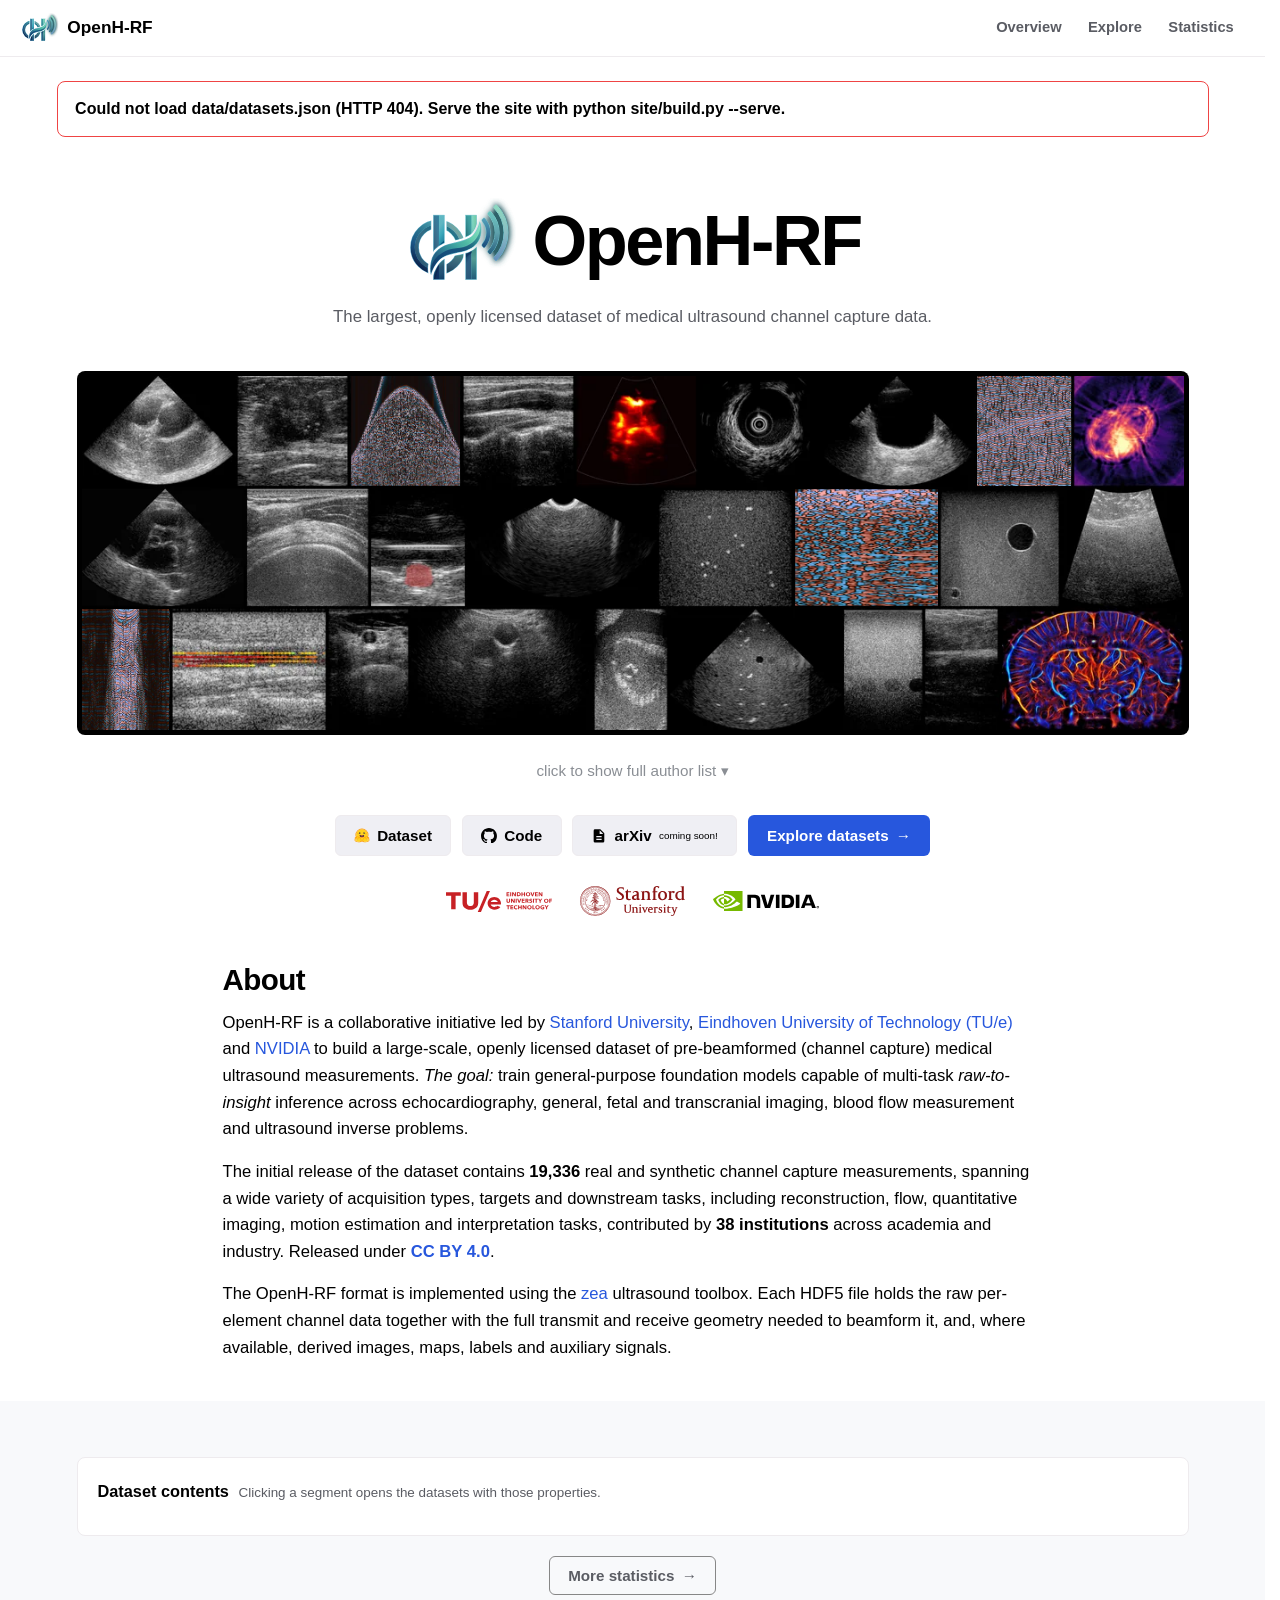
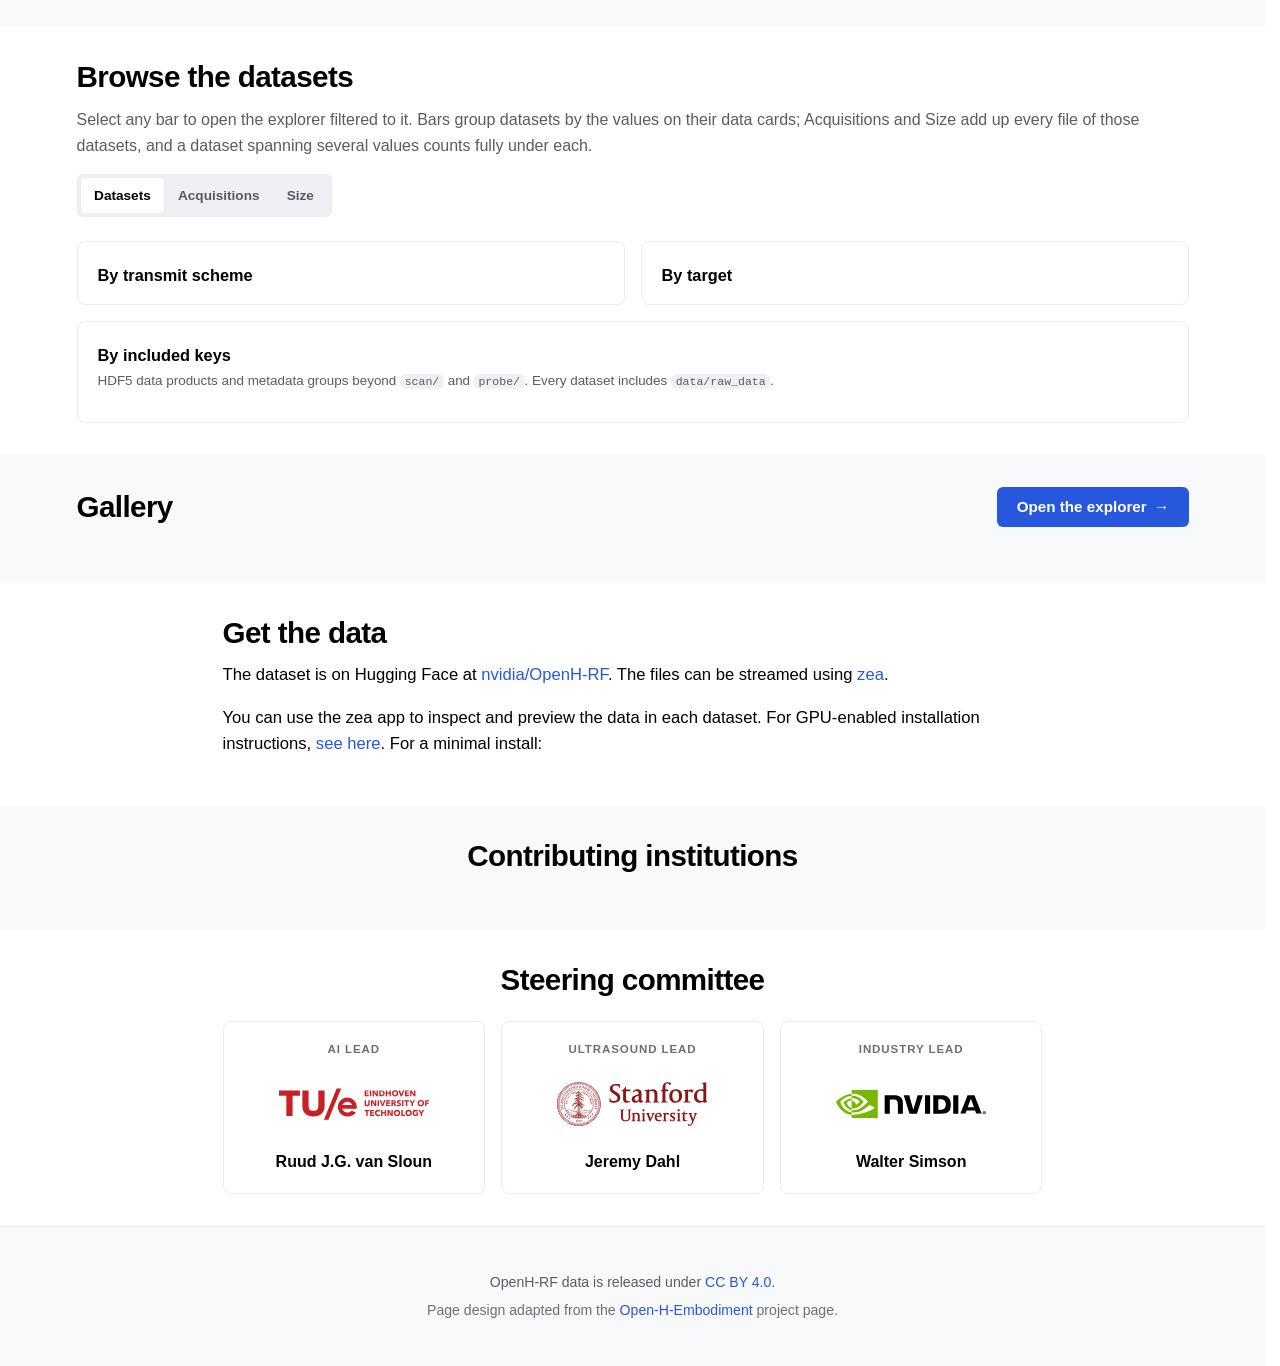
==== site/index.html @ 61da585e "Match landing hero to placeholder and use Hugging Face icon" ====
<!DOCTYPE html>
<html lang="en">
<head>
  <meta charset="utf-8">
  <meta name="viewport" content="width=device-width, initial-scale=1">
  <title>OpenH-RF | Open ultrasound channel data</title>
  <meta name="description" content="OpenH-RF is an openly licensed dataset of pre-beamformed (channel capture) medical ultrasound data. Browse every contributed dataset by acquisition type, imaging target and included HDF5 keys.">
  <meta name="keywords" content="ultrasound, channel data, RF data, beamforming, open dataset, foundation models, zea, OpenH-RF, Open-H">
  <meta name="author" content="Open-H Consortium">
  <meta name="color-scheme" content="light dark">
  <meta name="theme-color" media="(prefers-color-scheme: light)" content="#ffffff">
  <meta name="theme-color" media="(prefers-color-scheme: dark)" content="#131416">

  <meta property="og:type" content="website">
  <meta property="og:site_name" content="Open-H Consortium">
  <meta property="og:title" content="OpenH-RF: open ultrasound channel data">
  <meta property="og:description" content="An openly licensed dataset of pre-beamformed medical ultrasound measurements for raw-to-insight foundation models.">
  <meta property="og:url" content="https://open-h.github.io/OpenH-RF/">
  <meta property="og:image" content="https://open-h.github.io/OpenH-RF/assets/img/header.jpg">
  <meta name="twitter:card" content="summary_large_image">

  <link rel="icon" href="assets/img/logo/logo-glow-transparent.svg" type="image/svg+xml">
  <!-- Follow the desktop color scheme, as on the release placeholder. -->
  <link rel="stylesheet" href="assets/css/site.css">
  <script defer src="assets/js/svg.js"></script>
  <script defer src="assets/js/site.js"></script>

  <script type="application/ld+json">
  {
    "@context": "https://schema.org",
    "@type": "Dataset",
    "name": "OpenH-RF",
    "description": "An openly licensed dataset of pre-beamformed (channel capture) medical ultrasound measurements stored in the zea HDF5 format. A machine-readable index of every contributed dataset is available as JSON.",
    "url": "https://open-h.github.io/OpenH-RF/",
    "license": "https://creativecommons.org/licenses/by/4.0/",
    "isAccessibleForFree": true,
    "creator": { "@type": "Organization", "name": "Open-H Consortium" },
    "distribution": [
      {
        "@type": "DataDownload",
        "encodingFormat": "application/json",
        "name": "Dataset index (JSON)",
        "contentUrl": "https://open-h.github.io/OpenH-RF/data/datasets.json"
      },
      {
        "@type": "DataDownload",
        "encodingFormat": "application/x-hdf5",
        "name": "Full dataset on Hugging Face",
        "contentUrl": "https://huggingface.co/datasets/nvidia/OpenH-RF"
      }
    ]
  }
  </script>
</head>
<body>
  <!--
    The dataset tables on this page are rendered client-side from data/datasets.json
    (https://open-h.github.io/OpenH-RF/data/datasets.json): one record per dataset with its
    facets and data card links, a "files" object with the HDF5 keys, shapes, dtypes and
    attributes of its files, and a "measured" object with the totals, ranges and histograms
    of every HDF5 file in the dataset, taken at one revision of the Hub repo
    ("measured.source" at the top level names it). A record's id is its
    folder in the nvidia/OpenH-RF Hugging Face repo.
  -->
  <a class="skip-link" href="#main">Skip to content</a>

  <header class="topbar">
    <div class="topbar-inner">
      <a class="brand" href="#" aria-label="OpenH-RF overview">
        <img class="brand-mark" src="assets/img/logo/logo-glow-transparent.svg" alt="" width="231" height="180">
        <span class="brand-text">OpenH-RF</span>
      </a>
      <nav class="topnav" aria-label="Primary">
        <a href="#" data-nav="home">Overview</a>
        <a href="#explorer" data-nav="explorer">Explore</a>
        <a href="#stats" data-nav="stats">Statistics</a>
      </nav>
      <button class="theme-toggle" id="theme-toggle" type="button" aria-pressed="false" title="Dark theme" hidden>
        <span class="sr-only">Dark theme</span>
        <svg viewBox="0 0 24 24" aria-hidden="true"><circle cx="12" cy="12" r="9"/><path d="M12 3a9 9 0 0 1 0 18z"/></svg>
      </button>
    </div>
  </header>

  <main id="main" tabindex="-1">

  <div id="view-home">

    <section class="hero">
      <div class="container center hero-heading">
        <h1 class="hero-title">
          <a href="#authors" title="Show the full author list">
            <img class="hero-logo" src="assets/img/logo/logo-glow-transparent.svg" alt="" width="231" height="180">
            OpenH-RF
          </a>
        </h1>
        <p class="hero-lead">
          The largest, openly licensed dataset of medical ultrasound channel capture data.
        </p>
      </div>
      <div class="container">
        <div class="hero-examples">
          <div class="hero-track">
            <div class="hero-set">
              <img src="assets/img/examples.webp" srcset="assets/img/examples@2x.webp 2x" width="1235" height="397"
                alt="A mosaic of B-mode images from 26 of the datasets: clinical scans, phantoms and simulations.">
              <img class="rf" src="assets/img/examples-rf.webp" alt="The same mosaic as raw channel data.">
            </div>
            <div class="hero-set hero-copy" aria-hidden="true">
              <img src="assets/img/examples.webp" srcset="assets/img/examples@2x.webp 2x" width="1235" height="397" alt="">
              <img class="rf" src="assets/img/examples-rf.webp" alt="">
            </div>
          </div>
          <!-- Hidden for now: remove "hidden" to show the B-mode/RF toggle again. -->
          <div class="segmented hero-mode" role="group" aria-label="Banner images" hidden>
            <button type="button" aria-pressed="true" data-banner="bmode">B-mode</button>
            <button type="button" aria-pressed="false" data-banner="rf">RF</button>
          </div>
        </div>
      </div>
      <div class="container narrow center">
        <details class="hero-authors" id="authors">
          <summary>
            <span class="authors-hint">click to <span class="authors-show">show</span><span class="authors-hide">hide</span>
              full author list <span class="authors-caret" aria-hidden="true"></span></span>
          </summary>
          <!-- build.py puts the author list here, from scripts/authors.csv. -->
          <!-- authors -->
          <p class="authors-marks">
            <sup>*</sup>Equal contribution as first authors.
            <sup>†</sup>Equal contribution as senior authors.
            <sup>§</sup>Core team.
          </p>
          <button class="authors-close authors-hint" type="button">click to hide full author list <span class="authors-caret" aria-hidden="true"></span></button>
        </details>
        <div class="hero-links">
          <a class="btn btn-dark" href="https://huggingface.co/datasets/nvidia/OpenH-RF" target="_blank" rel="noopener">
            <img class="icon hf-icon" src="assets/img/huggingface.svg" alt="" width="24" height="24">
            Dataset
          </a>
          <a class="btn btn-dark" href="https://github.com/open-h/OpenH-RF" target="_blank" rel="noopener">
            <svg class="icon" viewBox="0 0 16 16" aria-hidden="true"><path d="M8 0C3.58 0 0 3.58 0 8c0 3.54 2.29 6.53 5.47 7.59.4.07.55-.17.55-.38 0-.19-.01-.82-.01-1.49-2.01.37-2.53-.49-2.69-.94-.09-.23-.48-.94-.82-1.13-.28-.15-.68-.52-.01-.53.63-.01 1.08.58 1.23.82.72 1.21 1.87.87 2.33.66.07-.52.28-.87.51-1.07-1.78-.2-3.64-.89-3.64-3.95 0-.87.31-1.59.82-2.15-.08-.2-.36-1.02.08-2.12 0 0 .67-.21 2.2.82.64-.18 1.32-.27 2-.27.68 0 1.36.09 2 .27 1.53-1.04 2.2-.82 2.2-.82.44 1.1.16 1.92.08 2.12.51.56.82 1.27.82 2.15 0 3.07-1.87 3.75-3.65 3.95.29.25.54.73.54 1.48 0 1.07-.01 1.93-.01 2.2 0 .21.15.46.55.38A8.013 8.013 0 0016 8c0-4.42-3.58-8-8-8z"/></svg>
            Code
          </a>
          <span class="btn btn-dark" aria-disabled="true">
            <svg class="icon" viewBox="0 0 24 24" aria-hidden="true"><path d="M6 2h8l6 6v12a2 2 0 01-2 2H6a2 2 0 01-2-2V4a2 2 0 012-2zm7 1.5V9h5.5L13 3.5zM8 12v2h8v-2H8zm0 4v2h8v-2H8z"/></svg>
            arXiv <small class="btn-soon">coming soon!</small>
          </span>
          <a class="btn btn-primary btn-explore" href="#explorer">
            Explore datasets <span aria-hidden="true">→</span>
          </a>
        </div>
        <div class="hero-orgs">
          <a class="org-logo" href="https://www.tue.nl/en/research/" target="_blank" rel="noopener"><img src="assets/img/logos/tue.svg" alt="Eindhoven University of Technology"></a>
          <a class="org-logo" href="https://med.stanford.edu/" target="_blank" rel="noopener"><img src="assets/img/logos/stanford.svg" alt="Stanford University"></a>
          <a class="org-logo" href="https://www.nvidia.com/en-us/" target="_blank" rel="noopener"><img src="assets/img/logos/nvidia.svg" alt="NVIDIA"></a>
        </div>
      </div>
    </section>

    <section class="section tight">
      <div class="container narrow">
        <h2 class="section-title">About</h2>
        <div class="prose">
          <p>
            OpenH-RF is a collaborative initiative led by
            <a href="https://med.stanford.edu/ultrasound.html" target="_blank" rel="noopener">Stanford University</a>,
            <a href="https://www.tue.nl/en/research/research-groups/signal-processing-systems/biomedical-diagnostics" target="_blank" rel="noopener">Eindhoven University of Technology (TU/e)</a>
            and <a href="https://www.nvidia.com/" target="_blank" rel="noopener">NVIDIA</a> to build a large-scale,
            openly licensed dataset of pre-beamformed (channel capture) medical ultrasound measurements.
            <em>The goal:</em> train general-purpose foundation models capable of multi-task
            <em>raw-to-insight</em> inference across echocardiography, general, fetal and transcranial imaging,
            blood flow measurement and ultrasound inverse problems.
          </p>
          <p>
            The initial release of the dataset contains <strong>19,336</strong> real and synthetic channel capture measurements, spanning a wide variety of acquisition types, targets and downstream tasks,
            including reconstruction, flow, quantitative imaging, motion estimation and interpretation tasks, contributed by <strong>38 institutions</strong> across academia and industry. Released under
            <a href="https://creativecommons.org/licenses/by/4.0/" target="_blank" rel="noopener"><strong>CC BY 4.0</strong></a>.
          </p>
          <p>
            The OpenH-RF format is implemented using the <a href="https://zea.readthedocs.io/en/latest/getting-started.html" target="_blank" rel="noopener">zea</a>
            ultrasound toolbox. Each HDF5 file holds the raw per-element channel data together with the full
            transmit and receive geometry needed to beamform it, and, where available, derived images, maps,
            labels and auxiliary signals.
          </p>
        </div>
      </div>
    </section>

    <section class="section alt" aria-label="OpenH-RF in numbers">
      <div class="container">
        <div class="kpis" id="kpis" aria-live="polite"></div>

        <div class="card">
          <header class="card-head">
            <h3 class="card-title">Dataset contents</h3>
            <p class="card-sub">Clicking a segment opens the datasets with those properties.</p>
          </header>
          <div id="corpus-shape"></div>
        </div>
        <p class="section-more">
          <a class="btn btn-ghost" href="#stats">More statistics <span aria-hidden="true">→</span></a>
        </p>
      </div>
    </section>

    <section class="section">
      <div class="container">
        <div class="section-head">
          <div>
            <h2 class="section-title">Browse the datasets</h2>
            <p class="section-lead">Select any bar to open the explorer filtered to it. Bars group datasets by the values on their data cards; Acquisitions and Size add up every file of those datasets, and a dataset spanning several values counts fully under each.</p>
          </div>
          <div class="segmented" role="group" aria-label="Measure">
            <button type="button" aria-pressed="true" data-measure="count">Datasets</button>
            <button type="button" aria-pressed="false" data-measure="acquisitions">Acquisitions</button>
            <button type="button" aria-pressed="false" data-measure="bytes">Size</button>
          </div>
        </div>

        <div class="facet-grid">
          <article class="card">
            <header>
              <h3 class="card-title">By transmit scheme</h3>
            </header>
            <div class="bars" id="bars-acquisition"></div>
          </article>
          <article class="card">
            <header>
              <h3 class="card-title">By target</h3>
            </header>
            <div class="bars" id="bars-targets"></div>
          </article>
        </div>

        <article class="card facet-wide">
          <header>
            <h3 class="card-title">By included keys</h3>
            <p class="card-sub">HDF5 data products and metadata groups beyond <code>scan/</code> and <code>probe/</code>. Every dataset includes <code>data/raw_data</code>.</p>
          </header>
          <div class="bars keys" id="bars-key_products"></div>
        </article>
      </div>
    </section>

    <section class="section alt">
      <div class="container">
        <div class="section-head">
          <h2 class="section-title">Gallery</h2>
          <a class="btn btn-primary" href="#explorer">Open the explorer <span aria-hidden="true">→</span></a>
        </div>
        <div class="gallery" id="gallery"></div>
      </div>
    </section>

    <section class="section">
      <div class="container narrow">
        <h2 class="section-title">Get the data</h2>
        <div class="prose">
          <p>
            The dataset is on Hugging Face at
            <a href="https://huggingface.co/datasets/nvidia/OpenH-RF" target="_blank" rel="noopener">nvidia/OpenH-RF</a>.
            The files can be streamed using 
            <a href="https://zea.readthedocs.io/en/latest/getting-started.html" target="_blank" rel="noopener">zea</a>.
          </p>
          <p>
            You can use the zea app to inspect and preview the data in each dataset. For GPU-enabled installation instructions,  <a href="https://zea.readthedocs.io/en/latest/installation.html" target="_blank" rel="noopener">see here</a>. For a minimal install:
          </p>
        </div>
        <div id="get-data"></div>
      </div>
    </section>

    <section class="section alt">
      <div class="container">
        <h2 class="section-title center">Contributing institutions</h2>
        <ul class="institutions" id="institutions"></ul>
      </div>
    </section>

    <section class="section">
      <div class="container narrow">
        <h2 class="section-title center">Steering committee</h2>
        <div class="committee">
          <div class="person"><span class="person-role">AI lead</span><a class="org-logo" href="https://www.tue.nl/en/research/" target="_blank" rel="noopener"><img src="assets/img/logos/tue.svg" alt="Eindhoven University of Technology"></a><a class="person-name" href="https://www.tue.nl/en/research/researchers/ruud-van-sloun/" target="_blank" rel="noopener">Ruud J.G. van Sloun</a></div>
          <div class="person"><span class="person-role">Ultrasound lead</span><a class="org-logo" href="https://med.stanford.edu/" target="_blank" rel="noopener"><img src="assets/img/logos/stanford.svg" alt="Stanford University"></a><a class="person-name" href="https://profiles.stanford.edu/jeremy-dahl" target="_blank" rel="noopener">Jeremy Dahl</a></div>
          <div class="person"><span class="person-role">Industry lead</span><a class="org-logo" href="https://www.nvidia.com/en-us/" target="_blank" rel="noopener"><img src="assets/img/logos/nvidia.svg" alt="NVIDIA"></a><a class="person-name" href="https://waltersimson.com/" target="_blank" rel="noopener">Walter Simson</a></div>
        </div>
      </div>
    </section>
  </div>

  <div id="view-stats" class="stats-page" hidden>
    <div class="container">
      <h1 class="section-title">Statistics</h1>

      <section class="stats-section" id="stats-glance">
        <div class="kpis" id="stats-kpis"></div>
        <div class="card"><div class="strips" id="stats-strips"></div></div>
      </section>

      <section class="stats-section" id="stats-datasets">
        <h2>Datasets</h2>
        <div class="charts" id="datasets-charts"></div>
        <div class="charts wide" id="files-charts"></div>
      </section>

      <section class="stats-section" id="stats-acquisition">
        <h2>Acquisition</h2>
        <div class="charts" id="acquisition-charts"></div>
        <div class="charts three" id="frequency-charts"></div>
        <div class="charts" id="timing-charts"></div>
        <div class="charts" id="hardware-charts"></div>
      </section>

      <section class="stats-section" id="stats-metadata">
        <h2>Metadata</h2>
        <div id="metadata-charts"></div>
      </section>

      <section class="stats-section" id="stats-shape">
        <h2>Tensor shape</h2>
        <div class="charts four" id="shape-charts"></div>
      </section>

      <section class="stats-section" id="stats-storage">
        <h2>Storage</h2>
        <div class="charts" id="storage-charts"></div>
      </section>
    </div>
  </div>

  <div id="view-explorer" class="explorer" hidden>
    <h1 class="sr-only">Explore the datasets</h1>
    <div class="summary-bar">
      <div class="summary-inner">
        <div class="search-wrap">
          <label for="x-search" class="sr-only">Search datasets</label>
          <svg class="search-icon" viewBox="0 0 24 24" aria-hidden="true"><circle cx="11" cy="11" r="7"/><path d="M20 20l-3.5-3.5"/></svg>
          <input type="search" id="x-search" class="input" placeholder="Search datasets, institutions, probes, systems, keys…" autocomplete="off">
        </div>
        <p class="summary" id="x-summary" aria-live="polite"></p>
        <div class="summary-actions">
          <button type="button" id="x-filters-open" class="btn btn-small btn-ghost filters-open" aria-haspopup="dialog">Filters (0)</button>
          <button type="button" id="x-script" class="btn btn-small btn-primary script-toggle" aria-expanded="false" aria-controls="x-script-panel"><span class="script-show"><span class="wide-only">Generate download </span>script</span><span class="script-hide"><span class="wide-only">Hide download </span>script</span></button>
        </div>
      </div>
    </div>
    <div class="script-panel" id="x-script-panel" hidden>
      <div class="script-inner">
        <div class="code-block"><button type="button" class="copy-btn">Copy</button><pre><code id="x-script-code"></code></pre></div>
        <div class="script-actions">
          <button type="button" id="x-script-hide" class="btn btn-small btn-ghost">Hide download script</button>
          <a class="btn btn-small btn-primary" id="x-script-save" role="link" aria-disabled="true">Save as .py</a>
        </div>
      </div>
    </div>

    <div class="explorer-grid">
      <aside class="sidebar" id="x-sidebar" aria-label="Filters">
        <div id="x-facets">
          <p class="hint">Select ✓ to include a value or ✕ to exclude it.</p>
          <button type="button" id="x-reset" class="btn btn-small btn-ghost facets-reset">Reset</button>
          <div id="x-groups"></div>
        </div>
      </aside>

      <div class="results">
        <div class="active-filters" id="x-active" tabindex="-1"></div>

        <details class="shape-band" id="x-shape" open>
          <summary>Shape of selection</summary>
          <div class="shape-hists">
            <p class="shape-key" id="x-shape-key"><span><span class="key-swatch selection"></span>Selection</span><span><span class="key-swatch all"></span>All datasets</span></p>
            <div id="x-shape-hists"></div>
          </div>
          <div id="x-shape-body"></div>
        </details>

        <div class="view-bar">
          <div class="segmented" role="group" aria-label="View">
            <button type="button" aria-pressed="true" data-view="table">Table</button>
            <button type="button" aria-pressed="false" data-view="gallery">Gallery</button>
            <button type="button" aria-pressed="false" data-view="charts">Charts</button>
          </div>
          <div class="sort" id="x-sort-controls">
            <label for="x-sort">Sort by</label>
            <select id="x-sort" class="select">
              <option value="bytes">Size</option>
              <option value="frames">Frames</option>
              <option value="title">Title</option>
            </select>
            <button type="button" id="x-sort-dir" class="btn btn-small btn-ghost"></button>
          </div>
        </div>

        <div id="x-view-table" class="table-scroll">
          <table class="table" id="x-table">
            <thead>
              <tr>
                <th scope="col">Dataset</th>
                <th scope="col">Data card</th>
                <th scope="col" class="num">Scale</th>
                <th scope="col">Data keys</th>
              </tr>
            </thead>
            <tbody id="x-tbody">
              <tr><td colspan="4" class="empty">Loading datasets…</td></tr>
            </tbody>
          </table>
        </div>
        <div id="x-view-gallery" class="gallery" hidden></div>
        <div id="x-view-charts" class="charts" hidden></div>

        <div class="note">
          <p>Download commands use the <code>zea</code> CLI (<code>pip install "zea[jax,app]"</code>).</p>
        </div>
      </div>
    </div>
  </div>

  </main>

  <footer class="footer">
    <div class="container narrow center">
      <p>
        OpenH-RF data is released under <a href="https://creativecommons.org/licenses/by/4.0/" target="_blank" rel="noopener">CC BY 4.0</a>.
      </p>
      <p class="muted">
        Page design adapted from the <a href="https://open-h.github.io/open-h-embodiment" target="_blank" rel="noopener">Open-H-Embodiment</a> project page.
        <span id="generated-at"></span>
      </p>
    </div>
  </footer>

  <dialog class="sheet" id="x-sheet" aria-labelledby="x-sheet-title">
    <div class="sheet-head">
      <h2 id="x-sheet-title">Filters</h2>
      <form method="dialog"><button class="btn btn-small btn-ghost">Close</button></form>
    </div>
    <div class="sheet-body" id="x-sheet-body"></div>
    <form method="dialog" class="sheet-foot">
      <button class="btn btn-primary" id="x-sheet-done"></button>
    </form>
  </dialog>

  <dialog class="drawer" id="drawer" aria-labelledby="drawer-title">
    <div class="drawer-bar">
      <span class="drawer-path" id="drawer-path"></span>
      <form method="dialog"><button class="btn btn-small btn-ghost">Close</button></form>
    </div>
    <div class="drawer-body" id="drawer-body"></div>
  </dialog>

  <div id="tooltip" class="tooltip" role="tooltip" hidden></div>
  <div id="toast" class="toast" role="status" hidden></div>
</body>
</html>
---- site/assets/css/site.css ----
/* OpenH-RF site. Colours and fonts follow the zea docs (https://zea.readthedocs.io), which use
   the Furo Sphinx theme. Most colours are light-dark(<light>, <dark>); data-theme on <html> pins one. */

:root {
  color-scheme: light dark;
  --text: light-dark(#000, #cfd0d0);
  --text-2: light-dark(#5a5c63, #9ca0a5);
  --text-3: light-dark(#6b6f76, #81868d);
  --bg: light-dark(#fff, #131416);
  --bg-2: light-dark(#f8f9fb, #1a1c1e);
  --bg-3: light-dark(#efeff4, #1e2124);
  --border: light-dark(#eeebee, #303335);
  --border-strong: light-dark(#878787, #666);
  --primary: light-dark(#2757dd, #5ca5ff);
  --primary-soft: light-dark(#def, #083563);
  /* Button fills keep white text at 6:1 in both themes. */
  --primary-fill: #2757dd;
  --primary-fill-hover: #0a4bff;
  --code-bg: light-dark(#f2f2f2, #202020);
  --code-ink: light-dark(#1e1e1e, #d0d0d0);
  --topbar-bg: light-dark(rgb(255 255 255 / 0.9), rgb(19 20 22 / 0.9));
  --shadow: 0 6px 18px light-dark(rgb(0 0 0 / 0.12), rgb(0 0 0 / 0.5));
  --include: light-dark(#047857, #10b981);
  --exclude: #ef4444;
  --nonstd: light-dark(#b45309, #eda100);
  /* Chart colours, checked for colour-blind separation on both surfaces. */
  --bar: light-dark(#2757dd, #3d94ff);
  --bar-hover: light-dark(#1d44b8, #7db8ff);
  --series-1: var(--bar);
  --series-2: light-dark(#eb6834, #d95926);
  --series-3: light-dark(#1baf7a, #199e70);
  --series-4: light-dark(#eda100, #c98500);
  --series-5: light-dark(#e87ba4, #d55181);
  --series-6: light-dark(#7c4dcc, #9b7be0);
  --mixed: light-dark(#9ca0a5, #666);
  --thumb-bg: #000;
  --radius: 6px;
  --radius-lg: 8px;
  --font: -apple-system, BlinkMacSystemFont, "Segoe UI", Helvetica, Arial, sans-serif;
  --mono: "SFMono-Regular", Menlo, Consolas, Monaco, "Liberation Mono", monospace;
}
:root[data-theme="light"] { color-scheme: light; }
:root[data-theme="dark"] { color-scheme: dark; }

/* Base */

*, *::before, *::after { box-sizing: border-box; }
/* Focused elements scroll clear of the sticky top and summary bars. */
html { scrollbar-gutter: stable; scroll-padding-top: 10rem; -webkit-text-size-adjust: 100%; }
html:has(dialog[open]) { overflow: hidden; }
body {
  margin: 0; font-family: var(--font); font-size: 16px; line-height: 1.6;
  color: var(--text); background: var(--bg); -webkit-font-smoothing: antialiased;
}
img { max-width: 100%; display: block; }
a { color: var(--primary); text-decoration: none; }
a:hover { text-decoration: underline; text-underline-offset: 2px; }
code, pre { font-family: var(--mono); font-size: 0.86em; }
:not(pre) > code { background: var(--bg-3); border-radius: var(--radius); padding: 0.1em 0.4em; }
[hidden] { display: none !important; }
:focus-visible { outline: 2px solid var(--primary); outline-offset: 2px; }
main:focus { outline: none; }
.sr-only {
  position: absolute; width: 1px; height: 1px; margin: -1px;
  overflow: hidden; clip: rect(0, 0, 0, 0); white-space: nowrap;
}
.skip-link {
  position: absolute; left: 1rem; top: -3rem; z-index: 100;
  background: var(--primary-fill); color: #fff; padding: 0.5rem 1rem; border-radius: var(--radius);
}
.skip-link:focus { top: 0.75rem; }
.muted { color: var(--text-3); }
.center { text-align: center; }
.quiet-link, .quiet-link:hover { color: inherit; text-decoration: underline; text-underline-offset: 2px; }
.linklike { font: inherit; color: var(--primary); background: none; border: 0; padding: 0; cursor: pointer; text-decoration: underline; }

.container { max-width: 1152px; margin: 0 auto; padding-inline: 1.25rem; }
.container.narrow { max-width: 860px; }
.section { padding-block: 2rem; }
.section.tight { padding-block: 0 1.5rem; }
.section.alt { background: var(--bg-2); }
.section-title { font-size: 1.85rem; font-weight: 800; letter-spacing: -0.02em; margin: 0 0 0.75rem; line-height: 1.2; }
.section-lead { color: var(--text-2); margin: 0 0 1.5rem; }
.section-head { display: flex; flex-wrap: wrap; align-items: flex-end; justify-content: space-between; gap: 1rem; margin-bottom: 1.5rem; }
.section-head .section-lead { margin-bottom: 0; }
/* A title alone is centred on the controls beside it. */
.section-head:has(> .section-title) { align-items: center; }
.section-head > .section-title { margin: 0; }
.prose { font-size: 1.04rem; }
.prose p { margin: 0 0 1rem; }

/* Top bar */

.topbar {
  position: sticky; top: 0; z-index: 50;
  background: var(--topbar-bg); backdrop-filter: blur(12px); -webkit-backdrop-filter: blur(12px);
  border-bottom: 1px solid var(--border);
}
.topbar-inner { max-width: 1400px; height: 3.5rem; margin: 0 auto; padding-inline: 1.25rem; display: flex; align-items: center; gap: 1rem; }
.brand { display: inline-flex; align-items: center; gap: 0.55rem; color: var(--text); font-weight: 800; font-size: 1.08rem; }
.brand:hover { text-decoration: none; }
.brand-mark { width: auto; height: 30px; border-radius: var(--radius-lg); }
.topnav { margin-left: auto; display: flex; gap: 0.25rem; }
.topnav a { color: var(--text-2); font-weight: 600; font-size: 0.92rem; padding: 0.35rem 0.7rem; border-radius: var(--radius); }
.topnav a:hover { color: var(--text); background: var(--bg-3); text-decoration: none; }
.topnav a[aria-current] { color: var(--primary); background: var(--primary-soft); }
.theme-toggle {
  display: grid; place-items: center; width: 2rem; height: 2rem; padding: 0; cursor: pointer;
  color: var(--text-2); background: none; border: 0; border-radius: var(--radius);
}
.theme-toggle:hover { color: var(--text); background: var(--bg-3); }
.theme-toggle svg { width: 1.2rem; height: 1.2rem; fill: none; stroke: currentColor; stroke-width: 2; }
.theme-toggle path { fill: currentColor; }

/* Buttons */

.btn {
  display: inline-flex; align-items: center; gap: 0.45rem;
  font: inherit; font-weight: 600; font-size: 0.95rem; line-height: 1; white-space: nowrap;
  padding: 0.7rem 1.15rem; border-radius: var(--radius); border: 1px solid transparent; cursor: pointer;
}
.btn:hover { text-decoration: none; }
.btn:disabled, .btn[aria-disabled="true"] { opacity: 0.5; cursor: not-allowed; }
.btn .icon { width: 1.05em; height: 1.05em; fill: currentColor; }
.btn-dark { background: var(--bg-3); color: var(--text); border-color: var(--border); }
.btn-dark:hover { background: var(--border); }
.btn-dark[aria-disabled="true"] { opacity: 1; }
.btn-dark[aria-disabled="true"]:hover { background: var(--bg-3); }
.btn-soon { font-size: 0.62rem; font-weight: 500; }
.btn-explore { font-weight: 700; }
.btn-primary { background: var(--primary-fill); color: #fff; }
.btn-primary:hover:enabled { background: var(--primary-fill-hover); }
.btn-ghost { background: transparent; color: var(--text-2); border-color: var(--border-strong); }
.btn-ghost:hover { color: var(--text); background: var(--bg-3); }
.btn-small { padding: 0.5rem 0.9rem; font-size: 0.85rem; }

.segmented { display: inline-flex; padding: 3px; border-radius: var(--radius); background: var(--bg-3); border: 1px solid var(--border); }
.segmented button {
  font: inherit; font-size: 0.85rem; font-weight: 600; color: var(--text-2);
  background: transparent; border: 0; padding: 0.4rem 0.85rem; border-radius: 4px; cursor: pointer;
}
.segmented button[aria-pressed="true"] { background: var(--bg); color: var(--text); box-shadow: 0 0 0 1px var(--border); }

/* Overview */

.hero { padding-block: 2.5rem 2.5rem; }
.hero-heading { padding-bottom: 2.5rem; }
.hero-heading .hero-lead { margin-top: 1.6rem; max-width: 1000px; }
.hf-icon { flex: none; }
.hero-examples {
  position: relative; padding: 5px; background: #000; margin-bottom: 1.5rem; border-radius: var(--radius-lg); overflow: hidden; container-type: inline-size;
  -webkit-touch-callout: none; user-select: none;
}
/* Each collage tile has a link over it (.hero-tile, from initBanner) showing the other collage's
   tile: quickly while hovered or held, slowly (.auto) when picked at random (.on). */
.hero-set { position: relative; }
.hero-set img { display: block; width: 100%; height: auto; }
.hero-set .rf { position: absolute; inset: 0; height: 100%; opacity: 0; transition: opacity 0.15s; }
.hero-examples.rf-first .rf { opacity: 1; }
.hero-tile { position: absolute; opacity: 0; transition: opacity 0.15s; background-image: url("../img/examples-rf.webp"); }
.hero-examples.rf-full .hero-tile { background-image: url("../img/examples-rf@2x.webp"); }
.hero-examples.rf-first .hero-tile { background-image: image-set(url("../img/examples.webp") 1x, url("../img/examples@2x.webp") 2x); }
.hero-tile.auto { transition-duration: 0.5s; }
.hero-tile.on, .hero-tile.held { opacity: 1; }
@media (hover: hover) {
  .hero-tile:hover { opacity: 1; }
}
.hero-copy { display: none; }
.hero-mode { position: absolute; top: 0.6rem; right: 0.6rem; box-shadow: var(--shadow); }
.hero-mode button { padding: 0.3rem 0.7rem; font-size: 0.8rem; }
/* On a phone the banner is twice as wide as the screen and scrolls past, followed by a copy
   of itself. It stands still while a finger is down or a dataset is open. */
@keyframes hero-scroll { to { transform: translateX(-50%); } }
@media (max-width: 560px) and (prefers-reduced-motion: no-preference) {
  .hero-examples { margin-inline: -1.25rem; border-radius: 0; background: #000; }
  .hero-track { display: flex; width: max-content; animation: hero-scroll 12s linear infinite; }
  .hero-set { flex: none; width: 200cqw; margin-right: 0.5cqw; }
  .hero-copy { display: block; }
  .hero-examples:is(.touching, .paused) .hero-track { animation-play-state: paused; }
}
.hero-title {
  display: inline-flex; align-items: baseline; gap: 0.22em; margin: 0;
  font-size: clamp(2.8rem, 7vw, 4.4rem); font-weight: 800; letter-spacing: -0.035em; line-height: 1.05;
}
.hero-title a { display: inherit; align-items: inherit; gap: inherit; color: inherit; }
.hero-title a:hover { text-decoration: none; }
/* The bars of the logo's H (132 of its 180 units, ending 13 above its bottom) run from the top
   of the H to the bottom of the p: about 0.71em above the baseline to 0.21em below it. */
.hero-logo { height: 1.25em; width: auto; position: relative; top: 0.3em; }
.hero-authors { margin-top: 0.3rem; color: light-dark(#8a8e94, #cfd0d0); font-size: 0.95rem; }
.hero-authors > summary { display: inline; list-style: none; cursor: pointer; }
.hero-authors > summary::-webkit-details-marker { display: none; }
.authors-hint { font-weight: 400; }
.authors-caret::before { content: "▾"; }
.hero-authors[open] .authors-caret::before { content: "▴"; }
.hero-authors[open] .authors-show, .hero-authors:not([open]) .authors-hide { display: none; }
.authors-names { margin: 0.75rem 0 0; line-height: 1.6; }
.authors-names + .authors-names { margin-top: 0.4rem; }
.author, .affiliation { white-space: nowrap; }
.hero-authors sup { font-size: 0.7em; line-height: 0; }
.authors-affiliations { margin: 0.75rem 0 0; font-size: 0.8rem; line-height: 1.6; color: var(--text-3); }
.authors-affiliations a { color: var(--text-2); }
.author a { color: inherit; }
.authors-marks { margin: 0.5rem 0 0; font-size: 0.8rem; }
.authors-close { margin-top: 0.6rem; padding: 0; border: 0; background: none; font: inherit; color: inherit; cursor: pointer; }
.hero-lead { margin: 1.1rem auto 0; max-width: 640px; color: var(--text-2); font-size: 1.05rem; }
.hero-links { display: flex; flex-wrap: wrap; gap: 0.65rem; justify-content: center; margin-top: 2rem; }
.hero-orgs { display: flex; flex-wrap: wrap; gap: 0.65rem; justify-content: center; margin-top: 1.5rem; }

.kpis { display: grid; grid-template-columns: repeat(5, minmax(0, 1fr)); gap: 1rem; margin-bottom: 1.5rem; }
.kpi { display: flex; flex-direction: column; gap: 0.2rem; padding: 1rem 1.1rem; background: var(--bg); border: 1px solid var(--border); border-radius: var(--radius-lg); }
.kpi b { font-size: 1.9rem; letter-spacing: -0.02em; line-height: 2.1rem; font-variant-numeric: tabular-nums; white-space: nowrap; }
.kpi span { color: var(--text-2); font-size: 0.9rem; }
.kpi small { color: var(--text-3); font-size: 0.78rem; line-height: 1.35; }

.card { background: var(--bg); border: 1px solid var(--border); border-radius: var(--radius-lg); padding: 1.25rem 1.25rem 1rem; }
.card-title { margin: 0; font-size: 1.02rem; }
.card-sub { margin: 0.15rem 0 0.9rem; color: var(--text-2); font-size: 0.84rem; }
.card-head { display: flex; flex-wrap: wrap; align-items: baseline; gap: 0 0.6rem; margin-bottom: 0.9rem; }
.card-head .card-sub { margin: 0; }
.section-more { margin: 1.25rem 0 0; text-align: center; }
.facet-grid { display: grid; grid-template-columns: repeat(2, minmax(0, 1fr)); gap: 1rem; }
.facet-wide { margin-top: 1rem; }

.bar-row {
  display: grid; grid-template-columns: minmax(0, 12rem) minmax(0, 1fr) minmax(3rem, auto); align-items: center; gap: 0.6rem;
  padding: 0.3rem 0.4rem; margin-inline: -0.4rem; font-size: 0.86rem; color: var(--text); border-radius: 4px;
}
.bar-row:hover, .bar-row:focus-visible { background: var(--bg-3); text-decoration: none; }
.bar-row:hover .bar-fill { background: var(--bar-hover); }
.bar-label { overflow: hidden; text-overflow: ellipsis; white-space: nowrap; }
.bar-label code { background: none; padding: 0; }
.bar-fill { display: block; height: 12px; min-width: 2px; background: var(--bar); border-radius: 0 4px 4px 0; }
.bar-value { text-align: right; color: var(--text-2); font-size: 0.82rem; font-variant-numeric: tabular-nums; white-space: nowrap; }
.bars.keys { columns: 2; column-gap: 2.5rem; }
.bars.keys .bar-row { grid-template-columns: minmax(0, 17rem) minmax(0, 1fr) minmax(3rem, auto); break-inside: avoid; }
.more { display: block; column-span: all; margin-top: 0.5rem; font: inherit; font-size: 0.82rem; font-weight: 600; color: var(--primary); background: none; border: 0; padding: 0.2rem 0; cursor: pointer; }

.gallery { display: grid; grid-template-columns: repeat(auto-fill, minmax(210px, 1fr)); gap: 1rem; }
.g-card { display: flex; flex-direction: column; background: var(--bg); border: 1px solid var(--border); border-radius: var(--radius-lg); overflow: hidden; color: var(--text); }
.g-card:hover { border-color: var(--border-strong); box-shadow: var(--shadow); text-decoration: none; }
.g-img { aspect-ratio: 1; overflow: hidden; background: var(--thumb-bg); }
.g-img img { width: 100%; height: 100%; object-fit: cover; }
.g-body { display: flex; flex-direction: column; gap: 0.15rem; padding: 0.65rem 0.8rem 0.8rem; font-size: 0.78rem; }
.g-title { font-weight: 650; font-size: 0.9rem; line-height: 1.3; }
.g-long { color: var(--text-2); line-height: 1.3; }
.placeholder {
  width: 100%; height: 100%; display: grid; place-items: center; color: #9ca0a5; font-weight: 700; font-size: 0.8rem;
  background: repeating-linear-gradient(135deg, rgb(255 255 255 / 0.06) 0 6px, transparent 6px 12px), var(--thumb-bg);
}

.code-block { position: relative; margin-block: 0.5rem; }
.code-block pre {
  margin: 0; background: var(--code-bg); color: var(--code-ink); border-radius: var(--radius);
  padding: 1.1rem 1.25rem; overflow-x: auto; line-height: 1.55; font-size: 0.84rem;
}
.copy-btn {
  position: absolute; top: 0.6rem; right: 0.6rem; font: inherit; font-size: 0.75rem; font-weight: 600;
  color: var(--text-2); background: var(--bg); border: 1px solid var(--border-strong); border-radius: var(--radius);
  padding: 0.3rem 0.65rem; cursor: pointer;
}
.copy-btn:hover { color: var(--text); }
.tok-comment, .tok-prompt { color: var(--text-3); }
.tok-string { color: var(--series-3); }
.tok-flag { color: var(--series-4); }
.tok-keyword { color: var(--series-6); }

.institutions { list-style: none; padding: 0; margin: 1.5rem 0 0; display: flex; flex-wrap: wrap; justify-content: center; gap: 0.5rem 1.75rem; font-size: 0.92rem; }
.institutions a { font-weight: 600; color: var(--text); }
.institutions a:hover { color: var(--primary); }
.institutions .muted { margin-left: 0.4rem; font-size: 0.78rem; }
.committee { display: grid; grid-template-columns: repeat(3, minmax(0, 1fr)); gap: 1rem; margin-top: 1.5rem; }
.person { display: flex; flex-direction: column; align-items: center; text-align: center; gap: 0.15rem; padding: 1.1rem; border: 1px solid var(--border); border-radius: var(--radius-lg); }
.person-role { font-size: 0.72rem; text-transform: uppercase; letter-spacing: 0.08em; font-weight: 700; color: var(--text-3); }
.person-name { font-weight: 700; color: inherit; }
/* Equal white plates; each logo, cropped to its content, fills the plate's width and is centred
   vertically. stanford.svg, with its seal, is the least wide logo, which sets the height: it
   nearly fills it. tue.svg leaves as much room above T, U and e as its slash reaches below them,
   so the letters are centred. */
.org-logo { display: block; max-width: 100%; }
.org-logo img {
  display: block; box-sizing: border-box; width: 11rem; height: 3.81rem; max-width: 100%; padding: 0.5rem 0.8rem;
  object-fit: contain; background: #fff; border-radius: var(--radius);
}
.person .org-logo { margin-block: 0.8rem; }
.hero-orgs .org-logo img { width: 7.7rem; height: 2.67rem; padding: 0.35rem 0.56rem; }

/* Charts (svg.js) */

.chart { margin: 0; min-width: 0; }
.chart svg { display: block; width: 100%; }
/* A chart that takes the height of the card beside it (fill in svg.js). */
.chart.fill { flex: 1; display: flex; flex-direction: column; }
.chart-fill { position: relative; flex: 1; }
.chart-fill > svg { position: absolute; top: 0; left: 0; }
/* workaround for chrome bug 40356084: */
.chart a text:not(.value) { fill: var(--primary); }
.chart a:hover text:not(.value) { text-decoration: underline; }
.chart a:hover rect { opacity: 0.85; }
svg.strip { height: 28px; border-radius: 4px; }
.legend { list-style: none; margin: 0.45rem 0 0; padding: 0; display: flex; flex-wrap: wrap; gap: 0.1rem 0.9rem; font-size: 0.78rem; }
.legend a { color: var(--text); }
/* The probe classes over their chart: hovering one draws its histograms. */
.legend.probe-classes { margin: 0 0 0.6rem; }
.legend.probe-classes li { cursor: default; border-radius: 3px; padding-inline: 0.25rem; margin-inline: -0.25rem; }
.legend.probe-classes li:hover, .legend.probe-classes li:focus-visible { background: var(--bg-3); }
.swatch, .key-swatch { display: inline-block; width: 0.7em; height: 0.7em; margin-right: 0.35em; border-radius: 2px; }
.key-swatch.selection { background: var(--bar); }
.key-swatch.all { background: var(--mixed); }
#corpus-shape { container-type: inline-size; }
.strips { display: grid; grid-template-columns: repeat(3, minmax(0, 1fr)); gap: 1rem 1.5rem; }
.strips h3, .hist h3 { margin: 0 0 0.3rem; font-size: 0.8rem; font-weight: 650; }
.strips h3 .muted { font-weight: 400; }
.hists { display: grid; grid-template-columns: repeat(4, minmax(0, 1fr)); gap: 1rem 1.5rem; }
/* Charts stay level with their neighbours when a title wraps. */
.hist { display: flex; flex-direction: column; }
.hist p { margin: 0 0 0.2rem; font-size: 0.72rem; }
.hist .chart { margin-top: auto; }
.tooltip {
  position: fixed; z-index: 200; pointer-events: none; max-width: min(26rem, calc(100vw - 16px)); white-space: pre-line;
  background: var(--text); color: var(--bg); border-radius: var(--radius); padding: 0.5rem 0.7rem;
  font-size: 0.8rem; line-height: 1.4; box-shadow: var(--shadow);
}
.tip-row { display: flex; justify-content: space-between; gap: 1.5rem; }

/* Statistics */

.stats-page { background: var(--bg-2); min-height: 100vh; padding-block: 2rem 4rem; }
.stats-section { margin-top: 2.5rem; scroll-margin-top: 4.5rem; }
.stats-section h2 { margin: 0 0 1rem; font-size: 1.2rem; }
.stats-section .charts + .charts { margin-top: 1rem; }
.stack { display: grid; gap: 1rem; align-content: start; }
.charts.three { grid-template-columns: repeat(3, minmax(0, 1fr)); }
.charts.four { grid-template-columns: repeat(4, minmax(0, 1fr)); }
.charts.wide { grid-template-columns: minmax(0, 2fr) minmax(0, 1fr); }
.stats-page .strips { row-gap: 1.25rem; }

/* Explorer */

.explorer { background: var(--bg-2); min-height: 100vh; }
.summary-bar {
  position: sticky; top: 3.5rem; z-index: 30;
  background: var(--topbar-bg); backdrop-filter: blur(12px); -webkit-backdrop-filter: blur(12px);
  border-bottom: 1px solid var(--border);
}
.summary-inner { max-width: 1400px; height: 3.5rem; margin: 0 auto; padding-inline: 1.25rem; display: flex; align-items: center; gap: 0.4rem 1rem; }
.search-wrap { position: relative; flex: 1 1 20rem; min-width: 0; max-width: 40rem; }
.search-icon {
  position: absolute; left: 0.85rem; top: 50%; width: 18px; height: 18px; transform: translateY(-50%);
  fill: none; stroke: var(--text-3); stroke-width: 2; stroke-linecap: round;
}
.input {
  width: 100%; font: inherit; font-size: 0.95rem; color: var(--text); background: var(--bg-2);
  border: 1px solid var(--border-strong); border-radius: var(--radius); padding: 0.45rem 0.9rem 0.45rem 2.5rem;
}
.input:focus { outline: none; border-color: var(--primary); box-shadow: 0 0 0 1px var(--primary); background: var(--bg); }
/* As wide as its longest form, so the search does not resize as the counts change. */
.summary { margin: 0 0 0 auto; min-width: 27.5em; text-align: right; white-space: nowrap; font-size: 0.92rem; color: var(--text-2); font-variant-numeric: tabular-nums; }
.summary strong { color: var(--text); }
.summary-actions { display: flex; gap: 0.4rem; }
.script-toggle::after { content: "▾"; }
.script-toggle[aria-expanded="true"]::after { content: "▴"; }
.script-toggle[aria-expanded="true"] { background: transparent; color: var(--text-2); border-color: var(--border-strong); }
.script-toggle[aria-expanded="true"]:hover { color: var(--text); background: var(--bg-3); }
.script-toggle[aria-expanded="true"] .script-show, .script-toggle[aria-expanded="false"] .script-hide { display: none; }
.script-panel { border-bottom: 1px solid var(--border); background: var(--bg-2); }
.script-inner { max-width: 1400px; margin: 0 auto; padding: 0.75rem 1.25rem; display: flex; flex-direction: column; align-items: flex-end; gap: 0.5rem; }
.script-inner .code-block { align-self: stretch; margin: 0; }
.script-inner pre { max-height: 60vh; overflow: auto; }
.script-actions { display: flex; gap: 0.4rem; }
.filters-open { display: none; }

.explorer-grid {
  max-width: 1400px; margin: 0 auto; padding: 1.25rem 1.25rem 3rem;
  display: grid; grid-template-columns: 280px minmax(0, 1fr); gap: 1.5rem; align-items: start;
}
.sidebar { position: sticky; top: 8.25rem; max-height: calc(100vh - 9.5rem); overflow-y: auto; overscroll-behavior: contain; padding-inline: 0.25rem; margin-left: -0.25rem; }
.hint { margin: 0 0 0.6rem; font-size: 0.76rem; color: var(--text-3); line-height: 1.4; }
.facets-reset { margin: 0.25rem 0 1rem; }
.facet-group { border-top: 1px solid var(--border); }
.facet-group > summary { display: flex; gap: 0.4rem; padding: 0.5rem 0.25rem; font-size: 0.88rem; font-weight: 650; cursor: pointer; }
.group-selected { margin-left: auto; font-size: 0.72rem; color: var(--include); }
.facet-group > summary::after { content: "▾"; margin-left: 0.2rem; color: var(--text-3); font-weight: 400; }
.facet-group[open] > summary::after { content: "▴"; }
.group-body { padding-bottom: 0.5rem; }
.group-sub { margin: 0; padding: 0.4rem 0.4rem 0.1rem; font-size: 0.66rem; font-weight: 700; letter-spacing: 0.07em; text-transform: uppercase; color: var(--text-3); }
.opt {
  display: grid; grid-template-columns: auto minmax(0, 1fr) auto; align-items: center; gap: 0.5rem;
  padding: 0.3rem 0.4rem; border-radius: 4px; font-size: 0.84rem; line-height: 1.4; cursor: pointer;
}
.opt:hover { background: var(--bg-3); }
.opt.zero { opacity: 0.5; }
.opt.excluded .opt-label { text-decoration: line-through; color: var(--text-2); }
.opt-label code { background: none; padding: 0; font-size: 0.8rem; }
.opt-count { font-size: 0.76rem; color: var(--text-3); font-variant-numeric: tabular-nums; }
.boxes { display: flex; gap: 4px; }
.box {
  display: grid; place-items: center; width: 18px; height: 18px; padding: 0; border-radius: 3px; cursor: pointer;
  border: 1.5px solid var(--text-3); background: var(--bg); color: var(--text-3);
}
.box:hover { border-color: var(--text); color: var(--text); }
.box.include[aria-pressed="true"] { background: var(--include); border-color: var(--include); color: #fff; }
.box.exclude[aria-pressed="true"] { background: var(--exclude); border-color: var(--exclude); color: #fff; }
.check, .cross { width: 9px; height: 9px; background: currentColor; }
.check {
  display: inline-block; vertical-align: -0.05em;
  mask: url("data:image/svg+xml,%3Csvg xmlns='http://www.w3.org/2000/svg' viewBox='0 0 16 16'%3E%3Cpath d='M2.5 8.5l3.5 3.5 7.5-8' fill='none' stroke='%23000' stroke-width='3' stroke-linecap='round' stroke-linejoin='round'/%3E%3C/svg%3E") center / contain no-repeat;
}
.cross {
  mask: url("data:image/svg+xml,%3Csvg xmlns='http://www.w3.org/2000/svg' viewBox='0 0 16 16'%3E%3Cpath d='M3 3l10 10M13 3L3 13' stroke='%23000' stroke-width='3' stroke-linecap='round'/%3E%3C/svg%3E") center / contain no-repeat;
}
@media (pointer: coarse) {
  .box { width: 26px; height: 26px; }
  .check, .cross { width: 12px; height: 12px; }
}

.results { min-width: 0; container-type: inline-size; }
.active-filters { margin-bottom: 0.9rem; font-size: 0.85rem; }
.chips { display: flex; flex-wrap: wrap; align-items: center; gap: 0.25rem; }
.chip {
  display: inline-flex; align-items: center; gap: 0.3rem; padding: 0.2rem 0.5rem; border-radius: 999px;
  font-size: 0.75rem; font-weight: 600; line-height: 1.2; white-space: nowrap;
  background: var(--bg-3); color: var(--text); border: 1px solid transparent;
}
a.chip:hover { text-decoration: none; filter: brightness(0.96); }
.chip.acquisition, .chip.removable { background: var(--primary-soft); color: var(--primary); }
.chip.removable { font: inherit; font-size: 0.78rem; font-weight: 600; cursor: pointer; }
.chip.removable.excluded { background: transparent; color: var(--exclude); border-color: currentColor; }
.chip.key { font-family: var(--mono); font-weight: 500; font-size: 0.71rem; border-radius: 4px; background: var(--bg-2); border-color: var(--border); white-space: normal; }
.chip.more { background: transparent; color: var(--primary); border: 1px dashed var(--border-strong); font-size: 0.71rem; }

.shape-band { margin-bottom: 1rem; padding: 0.7rem 1rem 1rem; background: var(--bg); border: 1px solid var(--border); border-radius: var(--radius-lg); }
.shape-band > summary { margin-bottom: 0.6rem; font-size: 0.92rem; font-weight: 700; cursor: pointer; }
/* The key sits at the right, on the line of the histogram titles (0.8rem at line-height 1.6). */
.shape-hists { position: relative; }
.shape-key { position: absolute; top: 0; right: 0; display: flex; flex-direction: column; margin: 0; font-size: 0.72rem; line-height: 1.28rem; color: var(--text-3); }
.shape-band .strips { margin-top: 1rem; padding-top: 0.9rem; border-top: 1px solid var(--border); }

.view-bar { display: flex; flex-wrap: wrap; align-items: center; justify-content: space-between; gap: 0.75rem; margin-bottom: 0.75rem; }
.sort { display: flex; align-items: center; gap: 0.5rem; font-size: 0.84rem; color: var(--text-2); }
.select { font: inherit; font-size: 0.85rem; color: var(--text); background: var(--bg); border: 1px solid var(--border-strong); border-radius: var(--radius); padding: 0.4rem 0.6rem; }

/* Positioned so that it clips the .sr-only text in its rows, which would otherwise widen the page. */
.table-scroll { position: relative; overflow-x: auto; background: var(--bg); border: 1px solid var(--border); border-radius: var(--radius-lg); }
.table { width: 100%; border-collapse: collapse; font-size: 0.87rem; }
.table th { background: var(--bg-2); text-align: left; padding: 0.6rem 0.8rem; white-space: nowrap; border-bottom: 1px solid var(--border); }
.table th.num { text-align: right; }
.table td { padding: 0.7rem 0.8rem; border-bottom: 1px solid var(--border); vertical-align: top; }
.table tr:last-child td { border-bottom: 0; }
.table tr[data-id] { cursor: pointer; }
.table tr[data-id]:hover { background: var(--bg-2); }
.empty { text-align: center; color: var(--text-2); padding: 2.5rem; grid-column: 1 / -1; }
.ds-cell { display: flex; gap: 0.75rem; min-width: 240px; max-width: 320px; }
.ds-cell .muted { font-size: 0.8rem; line-height: 1.35; }
.thumb { flex: none; width: 76px; height: 57px; border-radius: 4px; overflow: hidden; background: var(--thumb-bg); }
.thumb img { width: 100%; height: 100%; object-fit: cover; }
.ds-name { font-weight: 650; color: var(--text); line-height: 1.3; }
.ds-name:hover { color: var(--primary); }
.ds-path { font-family: var(--mono); font-size: 0.74rem; color: var(--text-3); }
.scale { white-space: nowrap; text-align: right; font-variant-numeric: tabular-nums; }
.scale span { display: block; color: var(--text-2); font-size: 0.78rem; }
td:last-child .chips { min-width: 170px; max-width: 260px; }

.charts { display: grid; grid-template-columns: repeat(2, minmax(0, 1fr)); gap: 1rem; }
.chart-card { display: flex; flex-direction: column; min-width: 0; padding: 1rem 1.1rem; background: var(--bg); border: 1px solid var(--border); border-radius: var(--radius-lg); }
.chart-card h3 { margin: 0; font-size: 0.95rem; }
.chart-card p { margin: 0.15rem 0 0.75rem; font-size: 0.78rem; }
/* A key at the top right whose entries each show only their kind; the note clears it. */
.chart-card.keyed { position: relative; }
.chart-card .bar-key { position: absolute; top: 1rem; right: 1.1rem; display: flex; flex-direction: column; align-items: flex-start; margin: 0; font-size: 0.72rem; }
.chart-card.keyed > div > p.muted { padding-right: 6.5rem; }
.key-toggle { padding: 0; border: 0; background: none; font: inherit; line-height: 1.28rem; color: var(--text-3); cursor: pointer; }
.key-toggle:hover { color: var(--text); }
.bar-key:has([aria-pressed="true"]) .key-toggle[aria-pressed="false"] { opacity: 0.45; }
.show-all { display: block; width: fit-content; margin: 0.75rem auto 0; }
.chart-card > h3 + div > .chart:first-child { margin-top: 0.75rem; }

.note { color: var(--text-2); font-size: 0.8rem; margin-block: 0.5rem; }
.note p { margin: 0; }
.results > .note { margin-top: 0.9rem; }
.load-error { max-width: 1152px; margin: 1.5rem auto 0; padding: 0.9rem 1.1rem; border-radius: var(--radius-lg); border: 1px solid var(--exclude); font-weight: 600; }

/* Dialogs: filters sheet and dataset drawer */

dialog { color: var(--text); background: var(--bg); padding: 0; border: 0; box-shadow: var(--shadow); }
dialog::backdrop { background: rgb(0 0 0 / 0.4); }
.sheet { inset: auto 0 0; margin: 0; width: 100%; max-width: none; max-height: 88dvh; border-radius: 12px 12px 0 0; }
.sheet[open] { display: flex; flex-direction: column; }
.sheet-head { display: flex; align-items: center; justify-content: space-between; padding: 0.7rem 1rem; border-bottom: 1px solid var(--border); }
.sheet-head h2 { margin: 0; font-size: 1rem; }
.sheet-body { flex: 1; overflow-y: auto; overscroll-behavior: contain; padding: 0.75rem 1rem; }
.sheet-foot { margin: 0; padding: 0.7rem 1rem calc(0.7rem + env(safe-area-inset-bottom, 0px)); border-top: 1px solid var(--border); }
.sheet-foot .btn { width: 100%; justify-content: center; }

.drawer {
  inset: 0 0 0 auto; margin: 0; width: min(940px, 100%); max-width: none; height: 100%; max-height: none;
  border-left: 1px solid var(--border); overflow-y: auto; overscroll-behavior: contain; scroll-padding-top: 4rem;
}
.drawer-bar {
  position: sticky; top: 0; z-index: 3; display: flex; align-items: center; justify-content: space-between; gap: 1rem;
  padding: 0.55rem 1.5rem; background: var(--topbar-bg); backdrop-filter: blur(12px); -webkit-backdrop-filter: blur(12px);
  border-bottom: 1px solid var(--border);
}
.drawer-bar form { margin: 0; }
.drawer-path { font-family: var(--mono); font-size: 0.8rem; color: var(--text-3); overflow-wrap: anywhere; }
.drawer-body { padding: 1.25rem 1.5rem 2.5rem; container-type: inline-size; }
.drawer-body > section { margin-top: 1.9rem; }
.drawer-body > section > h3 { margin: 0 0 0.5rem; font-size: 1.02rem; }
.drawer-head { display: grid; grid-template-columns: minmax(0, 1.2fr) minmax(0, 1fr); gap: 1.5rem; align-items: start; }
.kicker { margin: 0 0 0.3rem; color: var(--text-2); font-weight: 600; font-size: 0.9rem; }
#drawer-title { margin: 0; font-size: clamp(1.45rem, 3vw, 1.9rem); font-weight: 800; letter-spacing: -0.02em; line-height: 1.15; }
#drawer-title + .drawer-long { margin: 0.2rem 0 0.6rem; color: var(--text-2); font-size: 1rem; line-height: 1.35; }
.facets { display: grid; gap: 0.45rem; margin-block: 1rem 1.1rem; }
.facets > div { display: grid; grid-template-columns: 6.5rem minmax(0, 1fr); align-items: baseline; gap: 0.6rem; }
.facets > div > :first-child { font-size: 0.72rem; font-weight: 700; letter-spacing: 0.06em; text-transform: uppercase; color: var(--text-3); }
.links { display: flex; flex-wrap: wrap; gap: 0.5rem; }
.drawer-head figure { margin: 0; border-radius: var(--radius-lg); overflow: hidden; background: var(--thumb-bg); }
.drawer-head figure img { width: 100%; height: auto; max-height: 440px; object-fit: contain; }
.drawer-head .placeholder { aspect-ratio: 4 / 3; }
.drawer-head figcaption { padding: 0.5rem 0.8rem; font-size: 0.78rem; color: #9ca0a5; }
.stats { display: grid; grid-template-columns: repeat(auto-fill, minmax(12rem, 1fr)); gap: 0.6rem; }
.stat { padding: 0.7rem 0.9rem; border: 1px solid var(--border); border-radius: var(--radius-lg); overflow-wrap: break-word; }
.stat .muted { font-size: 0.78rem; }
.stat-value { font-size: 1.25rem; font-weight: 700; line-height: 1.3; font-variant-numeric: tabular-nums; }
.folders { list-style: none; margin: 0 0 0.75rem; padding: 0; font-size: 0.85rem; }
.folders li { display: flex; flex-wrap: wrap; gap: 0.25rem 0.75rem; }
.folders a { font-family: var(--mono); font-size: 0.8rem; overflow-wrap: anywhere; }
.steps { margin: 0.5rem 0 1rem; }
.steps code { overflow-wrap: anywhere; }
.coverage { list-style: none; margin: 0; padding: 0; display: grid; grid-template-columns: repeat(auto-fill, minmax(13rem, 1fr)); gap: 0.35rem 1rem; font-size: 0.85rem; }
.coverage li { display: flex; align-items: center; gap: 0.5rem; }
.coverage .check, .coverage .cross { flex: none; }
.coverage .check { color: var(--include); }
.coverage .absent { color: var(--text-3); }
.coverage .muted { font-size: 0.78rem; }
.drawer-body dl { display: grid; grid-template-columns: 11rem minmax(0, 1fr); gap: 0.4rem 1rem; margin: 0; font-size: 0.88rem; }
.drawer-body dt { color: var(--text-2); }
.drawer-body dd { margin: 0; overflow-wrap: anywhere; }
.card-summary { margin-block: 1em; }
.card-list { margin: 0.3em 0 0; padding-left: 1.2em; }
.scroll { overflow-x: auto; }
.keys { width: 100%; border-collapse: collapse; font-size: 0.84rem; }
.keys th { padding: 0.4rem 0.6rem; border-bottom: 1px solid var(--border); text-align: left; font-size: 0.72rem; letter-spacing: 0.06em; text-transform: uppercase; color: var(--text-3); }
.keys td { padding: 0.45rem 0.6rem; border-bottom: 1px solid var(--border); vertical-align: top; }
.keys tr.group td { background: var(--bg-2); font-weight: 700; font-size: 0.74rem; text-transform: uppercase; letter-spacing: 0.06em; color: var(--text-2); }
.keys .group-toggle { width: 100%; padding: 0; border: 0; background: none; font: inherit; letter-spacing: inherit; text-transform: inherit; color: inherit; text-align: left; cursor: pointer; }
.keys .group-toggle::before { content: "▸"; display: inline-block; width: 1.2em; }
.keys .group-toggle[aria-expanded="true"]::before { content: "▾"; }
/* Shapes, values and descriptions keep room to read; the table scrolls sideways instead. */
.keys td:nth-child(3), .keys td:nth-child(5) { min-width: 12rem; }
.keys .mono { font-family: var(--mono); font-size: 0.78rem; }
.keys .count { white-space: nowrap; color: var(--text-3); }
.keys .count.partial { color: var(--text); }
.tag { margin-left: 0.4rem; padding: 0 0.35rem; border: 1px solid var(--border-strong); border-radius: 4px; font-family: var(--font); font-size: 0.7rem; color: var(--text-2); white-space: nowrap; }
.tag.nonstd { font-weight: 700; color: var(--nonstd); border-color: currentColor; }

/* Footer, toast */

.footer { border-top: 1px solid var(--border); background: var(--bg-2); color: var(--text-2); font-size: 0.88rem; padding-block: 2.5rem; }
.footer p { margin: 0.3rem 0; }
.toast {
  position: fixed; left: 50%; bottom: 1.5rem; transform: translateX(-50%); z-index: 300; max-width: calc(100vw - 2rem);
  background: var(--text); color: var(--bg); padding: 0.6rem 1rem; border-radius: var(--radius);
  font-size: 0.88rem; font-weight: 600; box-shadow: var(--shadow);
}

/* Responsive */

/* Where the overview's strips, the explorer's results or the drawer are narrow, the charts stack and the table's
   rows become cards. */
@container (max-width: 760px) {
  .strips, .charts, .drawer-head { grid-template-columns: minmax(0, 1fr); }
  .hists { grid-template-columns: repeat(2, minmax(0, 1fr)); }
  .drawer-head figure img { max-height: 300px; }
  #x-table, #x-table tbody { display: block; }
  #x-table thead { display: none; }
  #x-table tr { display: grid; gap: 0.5rem; padding: 0.85rem 0.9rem; border-bottom: 1px solid var(--border); }
  #x-table td { padding: 0; border: 0; }
  #x-table .ds-cell, #x-table td:last-child .chips { min-width: 0; max-width: none; }
  #x-table .scale { text-align: left; }
  #x-table .scale span { display: inline; }
  #x-table .scale span::before { content: "\a0· "; }
}
@media (max-width: 1200px) {
  .kpis { grid-template-columns: repeat(3, minmax(0, 1fr)); }
}
@media (max-width: 1024px) {
  .wide-only { display: none; }
}
/* The filters move into the bottom sheet, and the counts take their own line. */
@media (max-width: 860px) {
  .facet-grid, .committee { grid-template-columns: minmax(0, 1fr); }
  .bars.keys { columns: 1; }
  .summary-inner { height: auto; padding-block: 0.5rem; display: grid; grid-template-columns: minmax(0, 1fr) auto; }
  .search-wrap { max-width: none; }
  .summary { grid-row: 2; grid-column: 1 / -1; margin: 0; min-width: 0; text-align: left; white-space: normal; }
  .explorer-grid { grid-template-columns: minmax(0, 1fr); }
  .sidebar { display: none; }
  .charts.three, .charts.four { grid-template-columns: repeat(2, minmax(0, 1fr)); }
  .filters-open { display: inline-flex; }
}
/* If the first line is too long to fit, start below the button. Otherwise next to it */
@media (max-width: 640px) {
  .code-block pre::before { content: ""; float: right; width: 3.2rem; height: 1.55em; }
}
@media (max-width: 560px) {
  .section { padding-block: 1.4rem; }
  .topbar-inner { gap: 0.5rem; }
  .topnav a { padding: 0.3rem 0.45rem; font-size: 0.85rem; }
  .kpis, .gallery { grid-template-columns: repeat(2, minmax(0, 1fr)); gap: 0.6rem; }
  .stats-page .charts, .stats-page .strips { grid-template-columns: minmax(0, 1fr); }
  .kpi { padding: 0.85rem 0.8rem; }
  .kpi b { font-size: clamp(1.25rem, 6.5vw, 1.6rem); }
  /* Label and value on one line, the bar full-width below. */
  .bar-row, .bars.keys .bar-row { grid-template-columns: minmax(0, 1fr) auto; row-gap: 0.2rem; }
  .bar-track { grid-row: 2; grid-column: 1 / -1; }
  .summary { font-size: 0.8rem; line-height: 1.45; min-height: 2.9em; }
  .summary-actions .btn { padding: 0.4rem 0.6rem; }
  .explorer-grid { padding-block: 1rem 2.5rem; }
  .drawer-bar, .drawer-body { padding-inline: 1rem; }
  .facets > div, .drawer-body dl { grid-template-columns: minmax(0, 1fr); gap: 0.1rem; }
  .drawer-body dd { margin-bottom: 0.5rem; }
  .hero { padding-block: 1.25rem 2rem; }
}
@media (max-width: 400px) {
  .brand-text { display: none; }
}
/* Forced colours drop backgrounds: the pressed buttons and current page are underlined, and
   the colour keys keep their colours. */
@media (forced-colors: active) {
  .segmented button[aria-pressed="true"], .topnav a[aria-current] { text-decoration: underline 2px; }
  .swatch, .key-swatch, .bar-fill, .check, .cross { forced-color-adjust: none; }
}
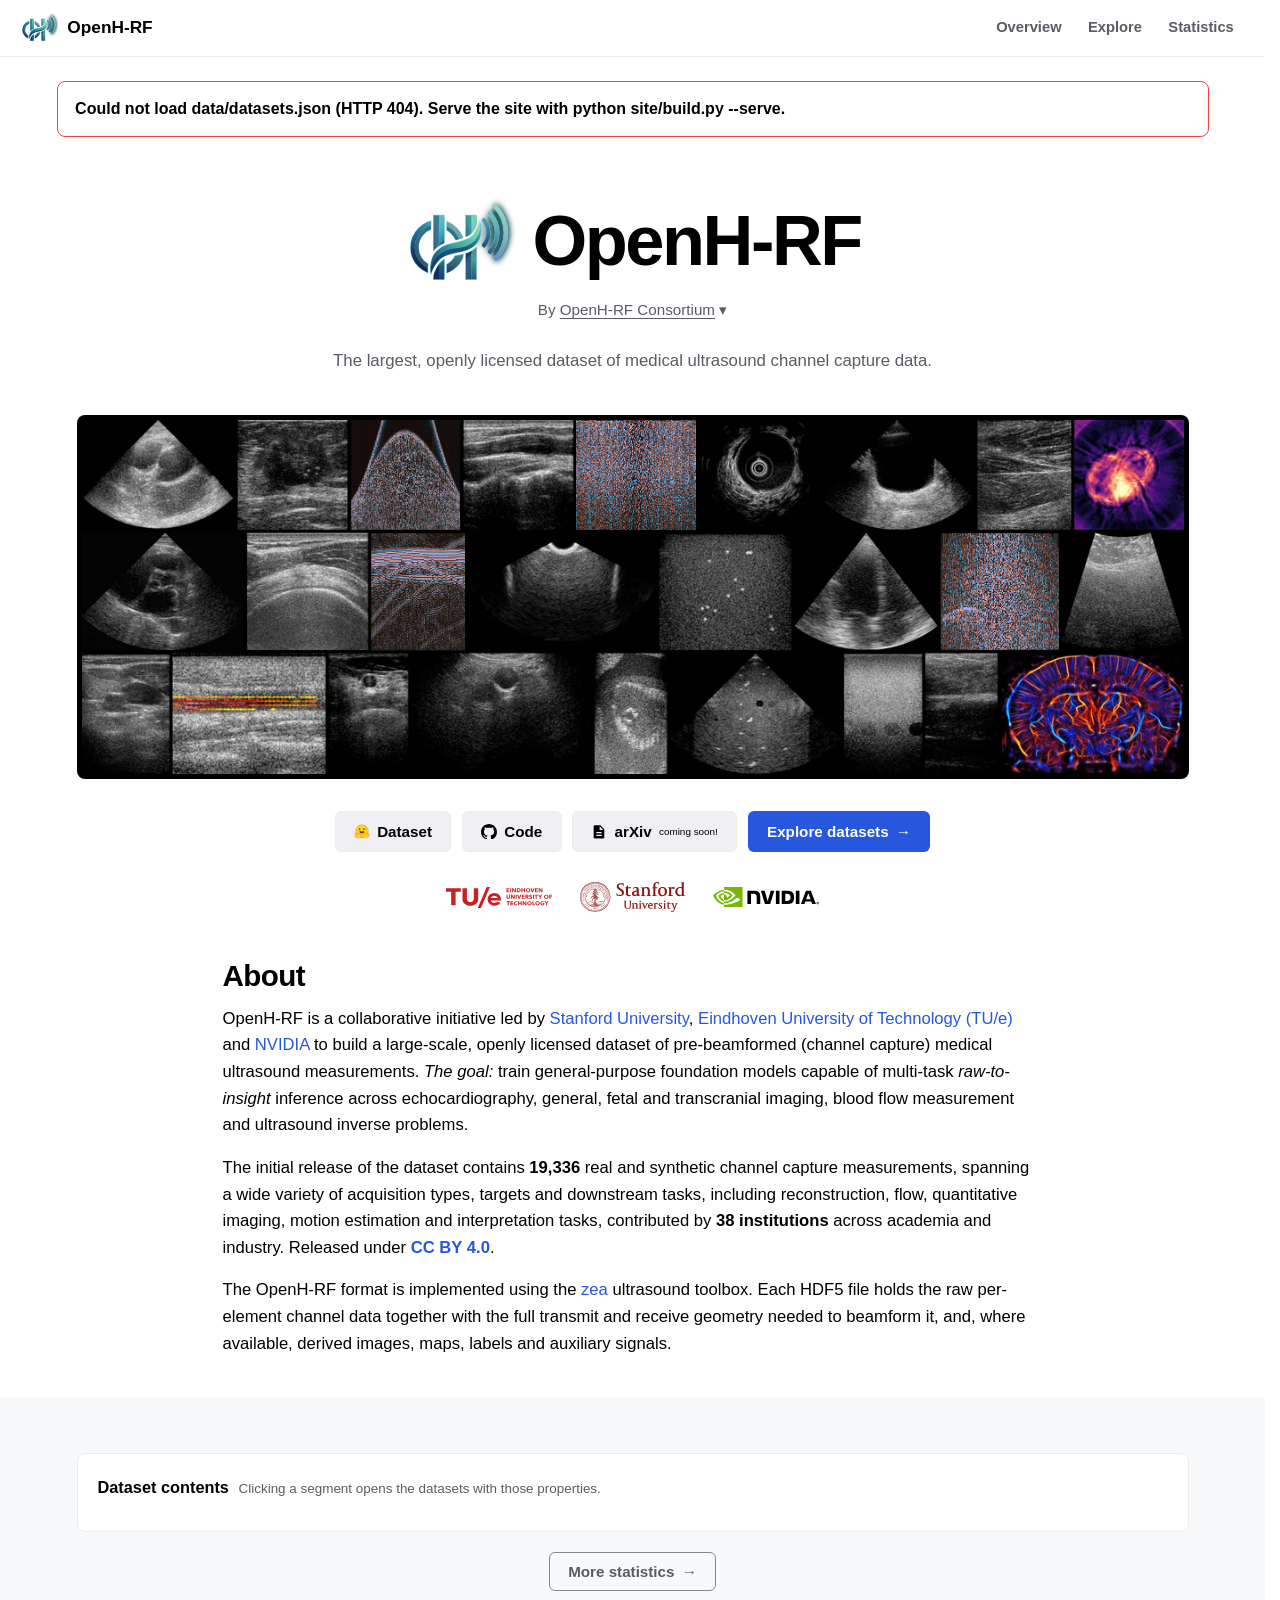
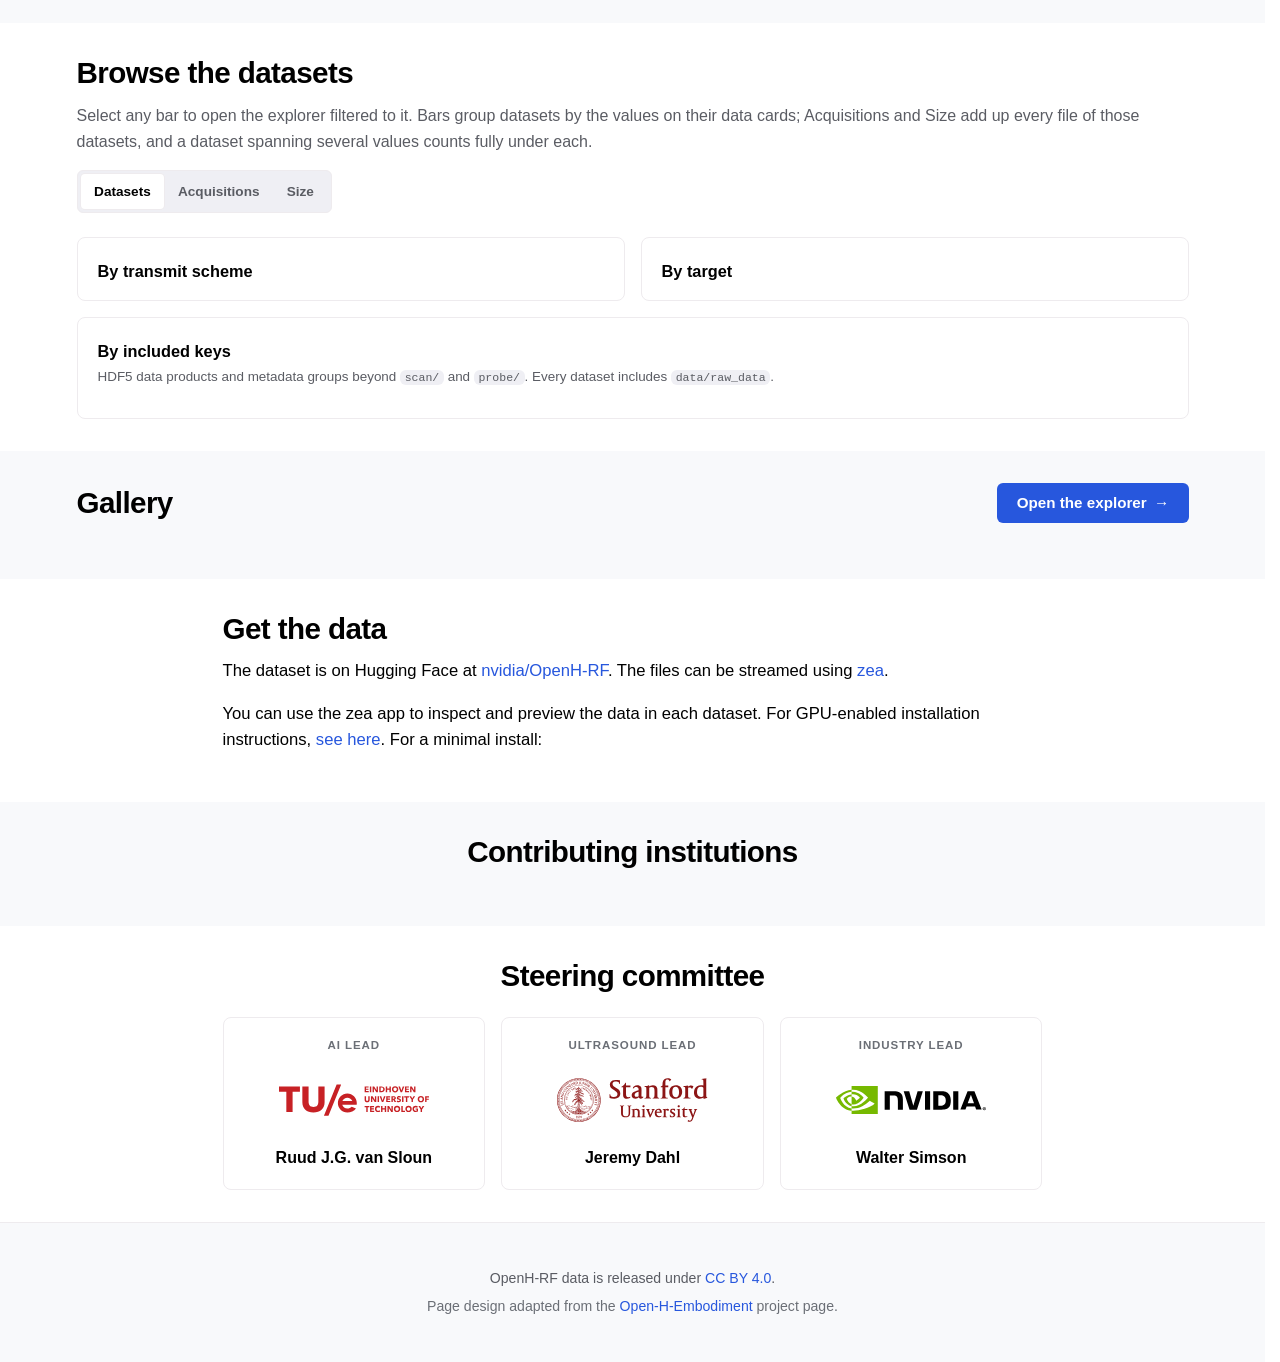
==== commit 9b61578c: "Use expandable OpenH-RF Consortium byline" ====
--- a/site/index.html
+++ b/site/index.html
@@ -94,6 +94,20 @@
             OpenH-RF
           </a>
         </h1>
+        <details class="hero-authors" id="authors">
+          <summary title="Click to show or hide the full author list">
+            By <span class="consortium-name">OpenH-RF Consortium</span>
+            <span class="authors-caret" aria-hidden="true"></span>
+          </summary>
+          <!-- build.py puts the author list here, from scripts/authors.csv. -->
+          <!-- authors -->
+          <p class="authors-marks">
+            <sup>*</sup>Equal contribution as first authors.
+            <sup>†</sup>Equal contribution as senior authors.
+            <sup>§</sup>Core team.
+          </p>
+          <button class="authors-close authors-hint" type="button">click to hide full author list <span class="authors-caret" aria-hidden="true"></span></button>
+        </details>
         <p class="hero-lead">
           The largest, openly licensed dataset of medical ultrasound channel capture data.
         </p>
@@ -119,20 +133,6 @@
         </div>
       </div>
       <div class="container narrow center">
-        <details class="hero-authors" id="authors">
-          <summary>
-            <span class="authors-hint">click to <span class="authors-show">show</span><span class="authors-hide">hide</span>
-              full author list <span class="authors-caret" aria-hidden="true"></span></span>
-          </summary>
-          <!-- build.py puts the author list here, from scripts/authors.csv. -->
-          <!-- authors -->
-          <p class="authors-marks">
-            <sup>*</sup>Equal contribution as first authors.
-            <sup>†</sup>Equal contribution as senior authors.
-            <sup>§</sup>Core team.
-          </p>
-          <button class="authors-close authors-hint" type="button">click to hide full author list <span class="authors-caret" aria-hidden="true"></span></button>
-        </details>
         <div class="hero-links">
           <a class="btn btn-dark" href="https://huggingface.co/datasets/nvidia/OpenH-RF" target="_blank" rel="noopener">
             <img class="icon hf-icon" src="assets/img/huggingface.svg" alt="" width="24" height="24">
--- a/site/assets/css/site.css
+++ b/site/assets/css/site.css
@@ -187,9 +187,10 @@
 /* The bars of the logo's H (132 of its 180 units, ending 13 above its bottom) run from the top
    of the H to the bottom of the p: about 0.71em above the baseline to 0.21em below it. */
 .hero-logo { height: 1.25em; width: auto; position: relative; top: 0.3em; }
-.hero-authors { margin-top: 0.3rem; color: light-dark(#8a8e94, #cfd0d0); font-size: 0.95rem; }
+.hero-authors { margin-top: 1.25rem; color: var(--text-2); font-size: 0.95rem; }
 .hero-authors > summary { display: inline; list-style: none; cursor: pointer; }
 .hero-authors > summary::-webkit-details-marker { display: none; }
+.consortium-name { text-decoration: underline; text-underline-offset: 0.2em; }
 .authors-hint { font-weight: 400; }
 .authors-caret::before { content: "▾"; }
 .hero-authors[open] .authors-caret::before { content: "▴"; }
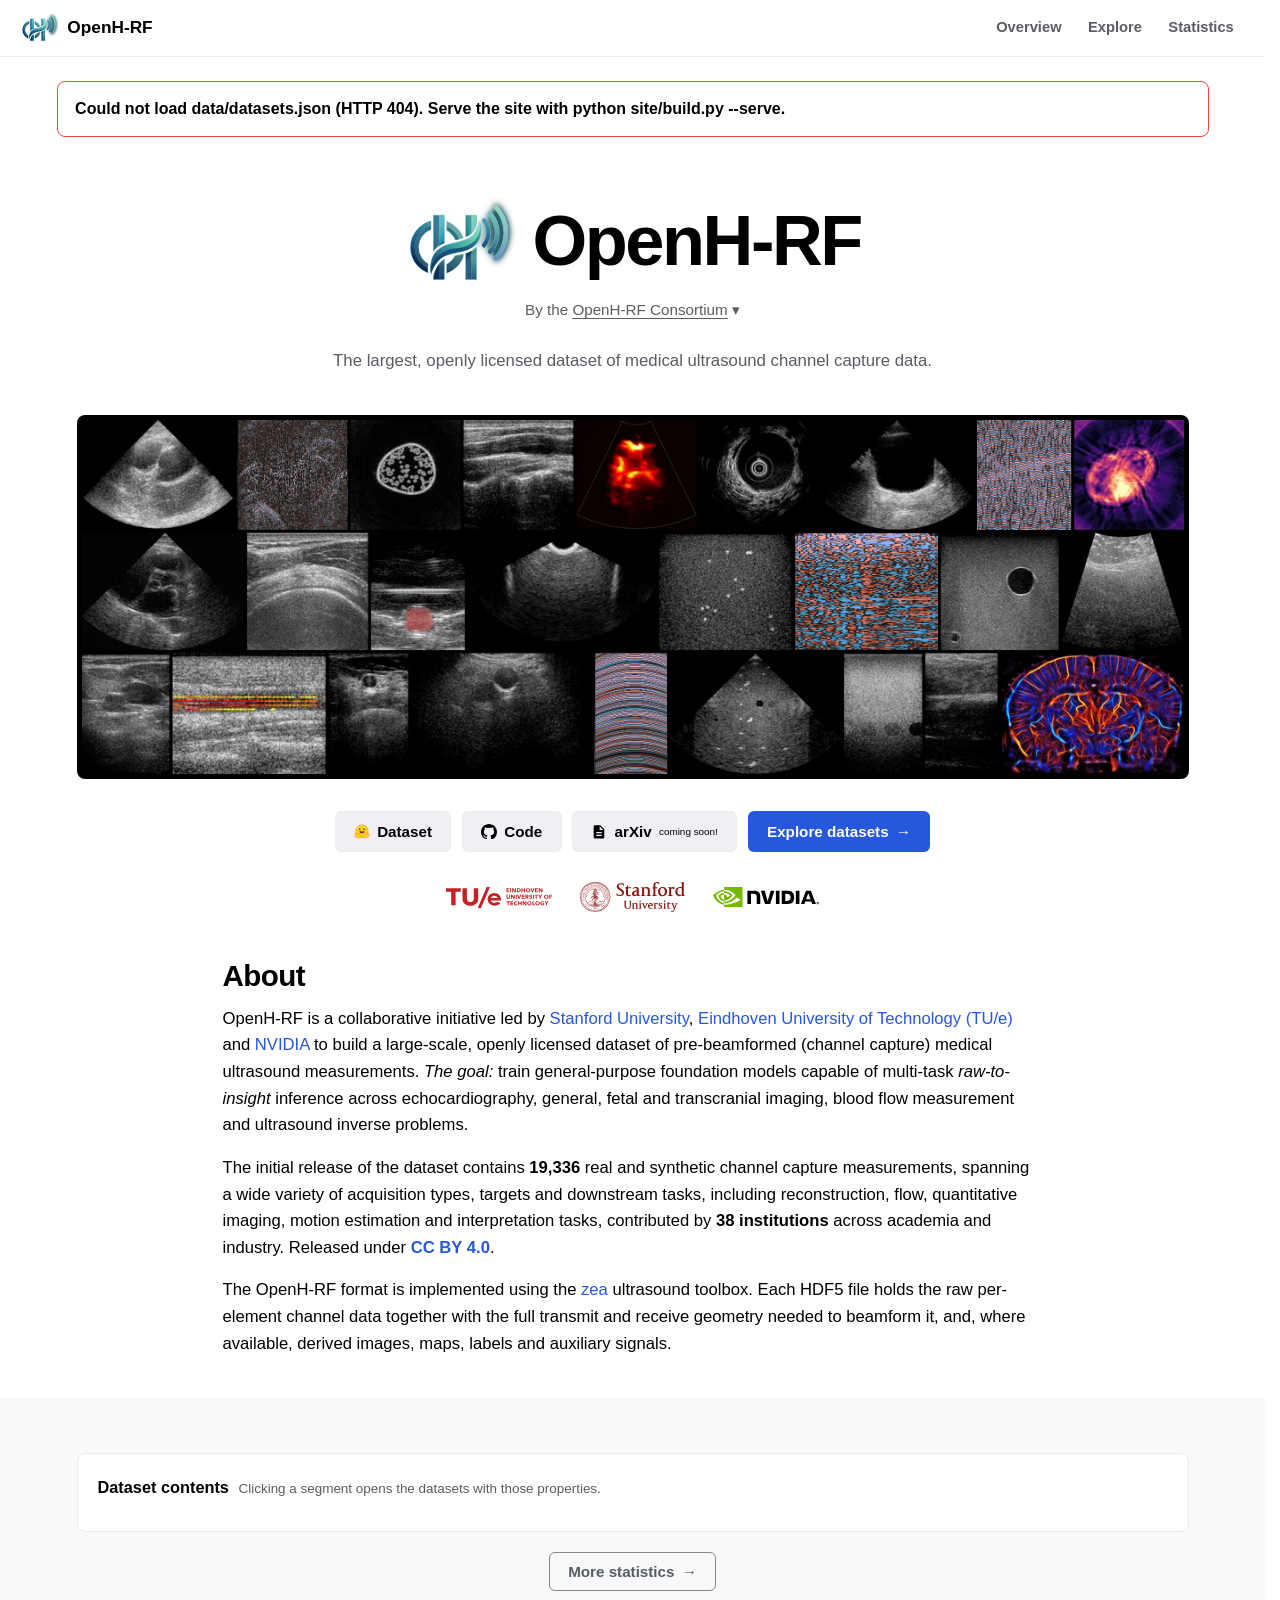
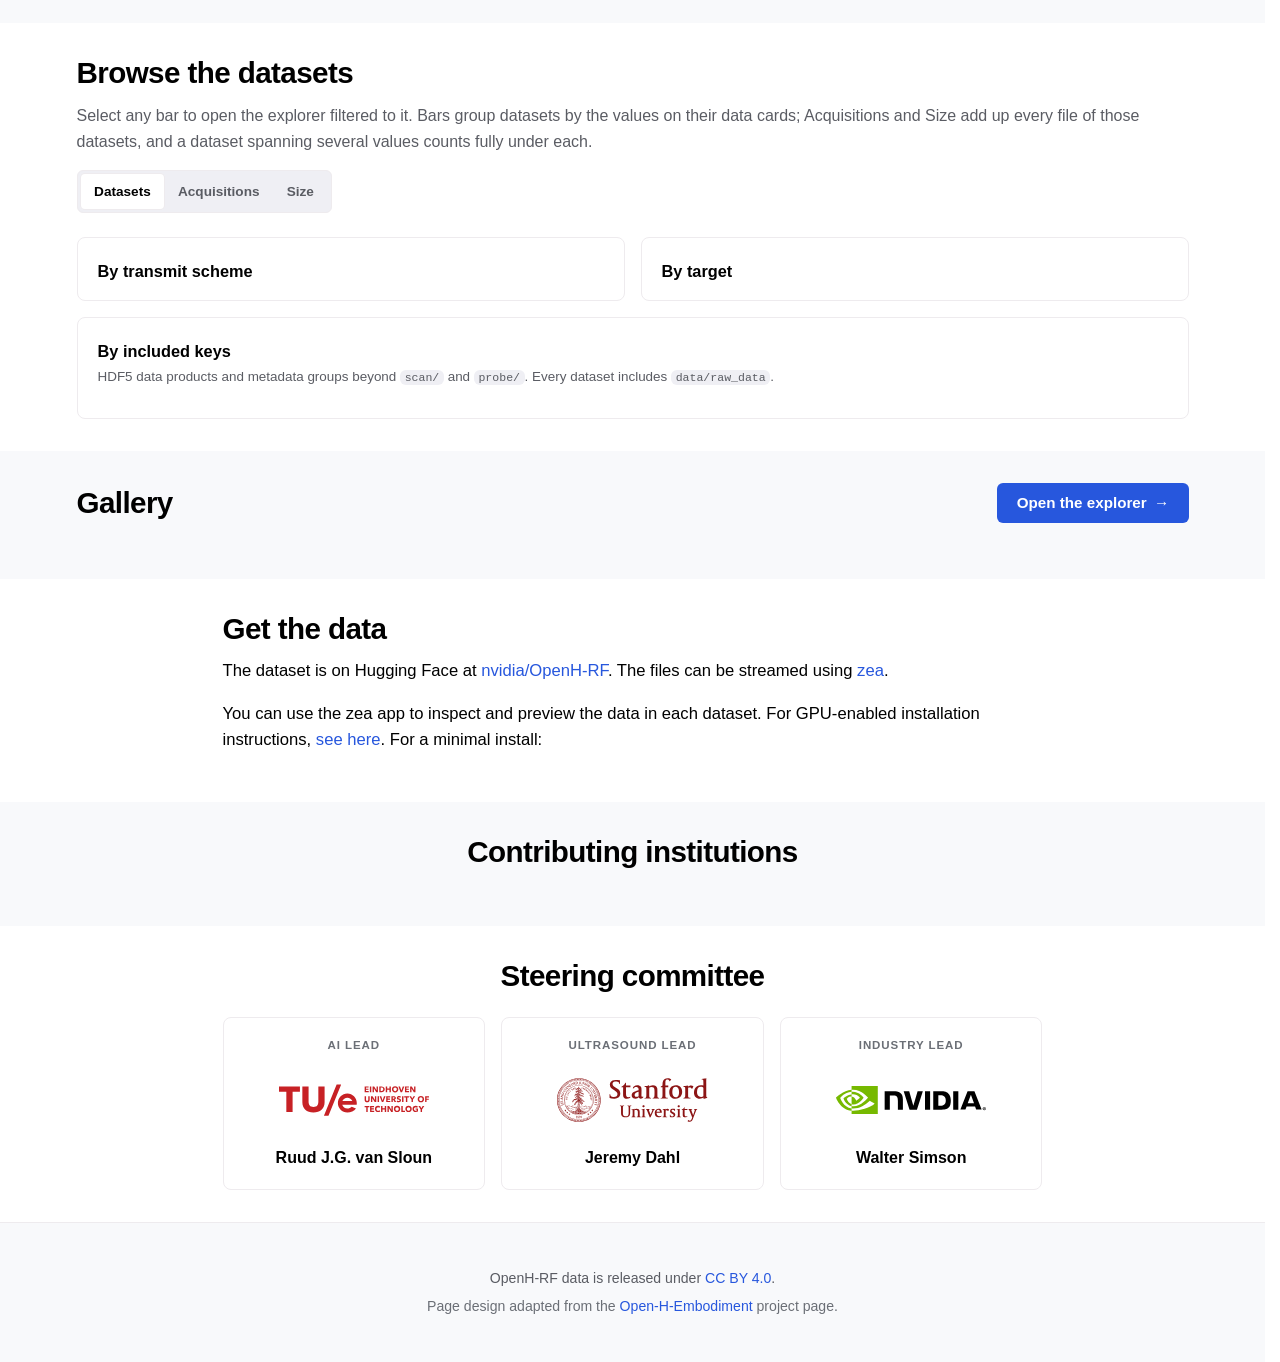
==== commit 17b70d9c: "Refine consortium byline wording" ====
--- a/site/index.html
+++ b/site/index.html
@@ -96,7 +96,7 @@
         </h1>
         <details class="hero-authors" id="authors">
           <summary title="Click to show or hide the full author list">
-            By <span class="consortium-name">OpenH-RF Consortium</span>
+            By the <span class="consortium-name">OpenH-RF Consortium</span>
             <span class="authors-caret" aria-hidden="true"></span>
           </summary>
           <!-- build.py puts the author list here, from scripts/authors.csv. -->
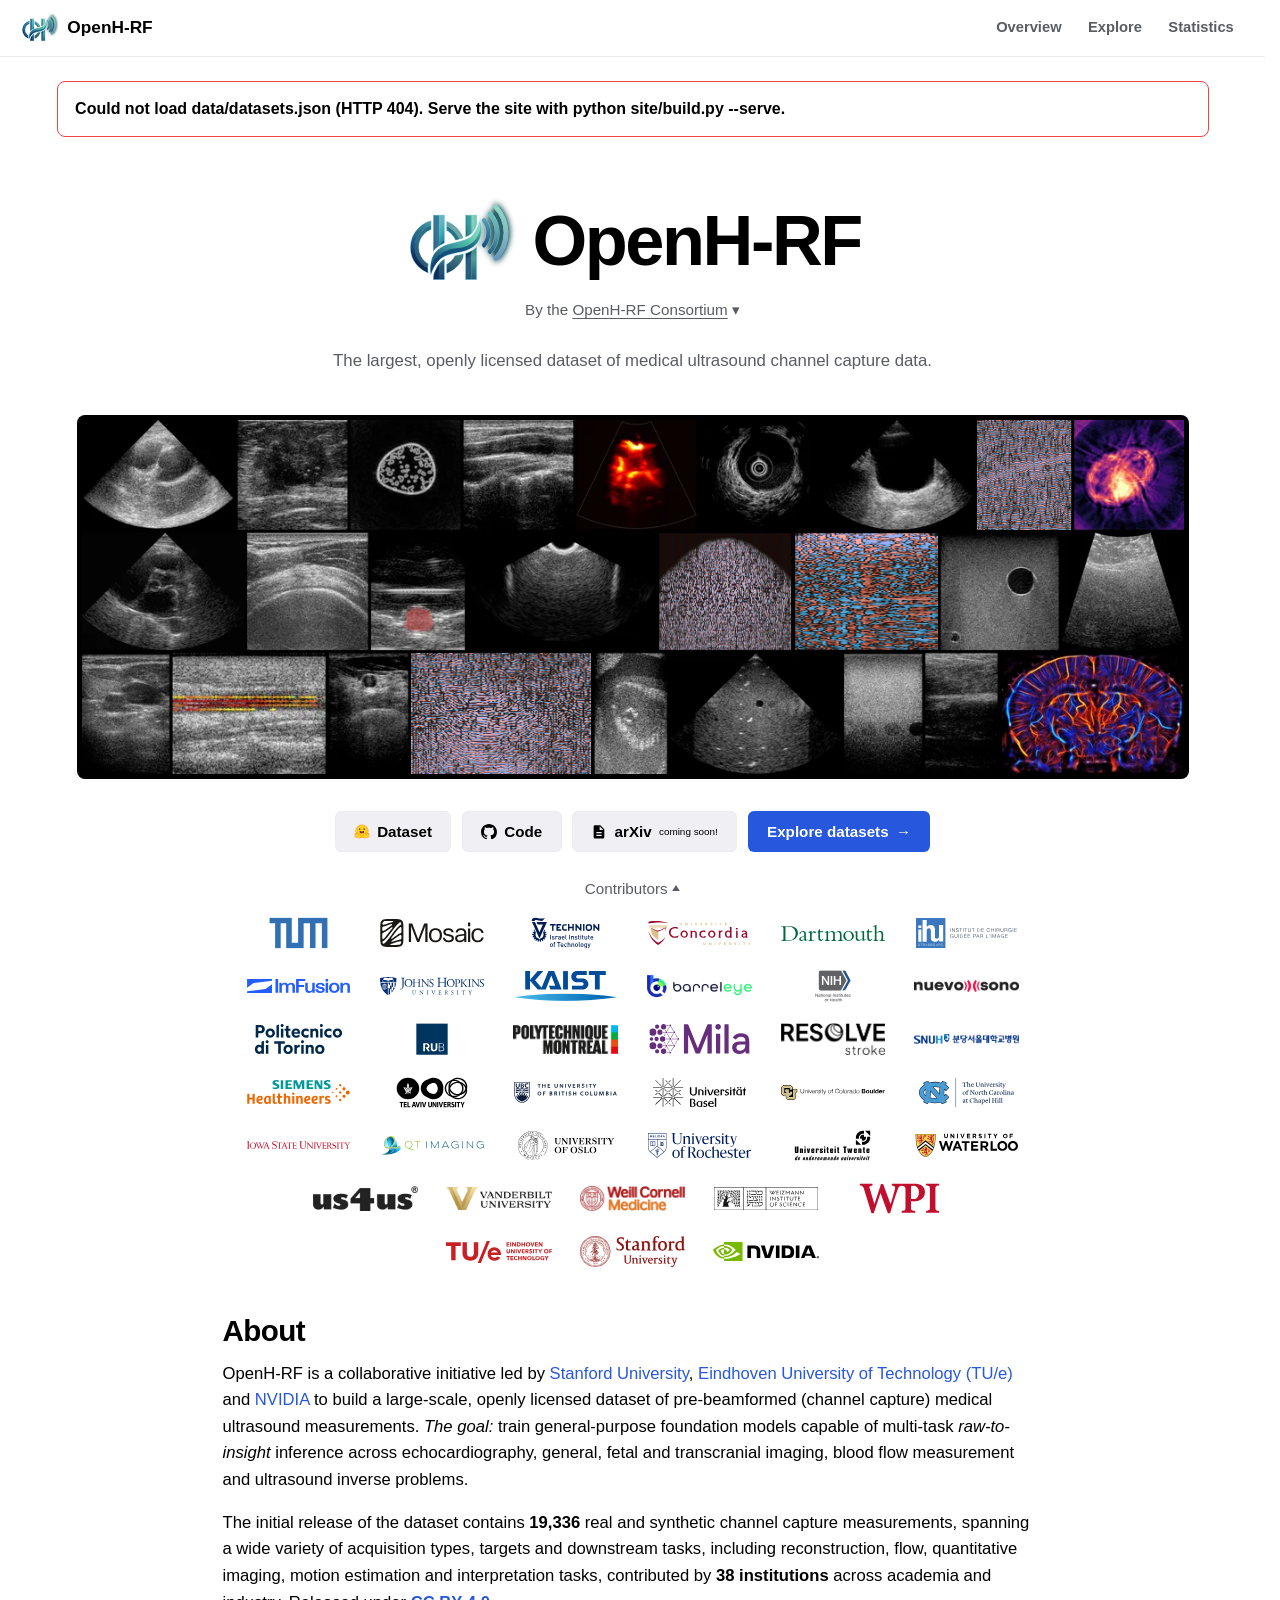
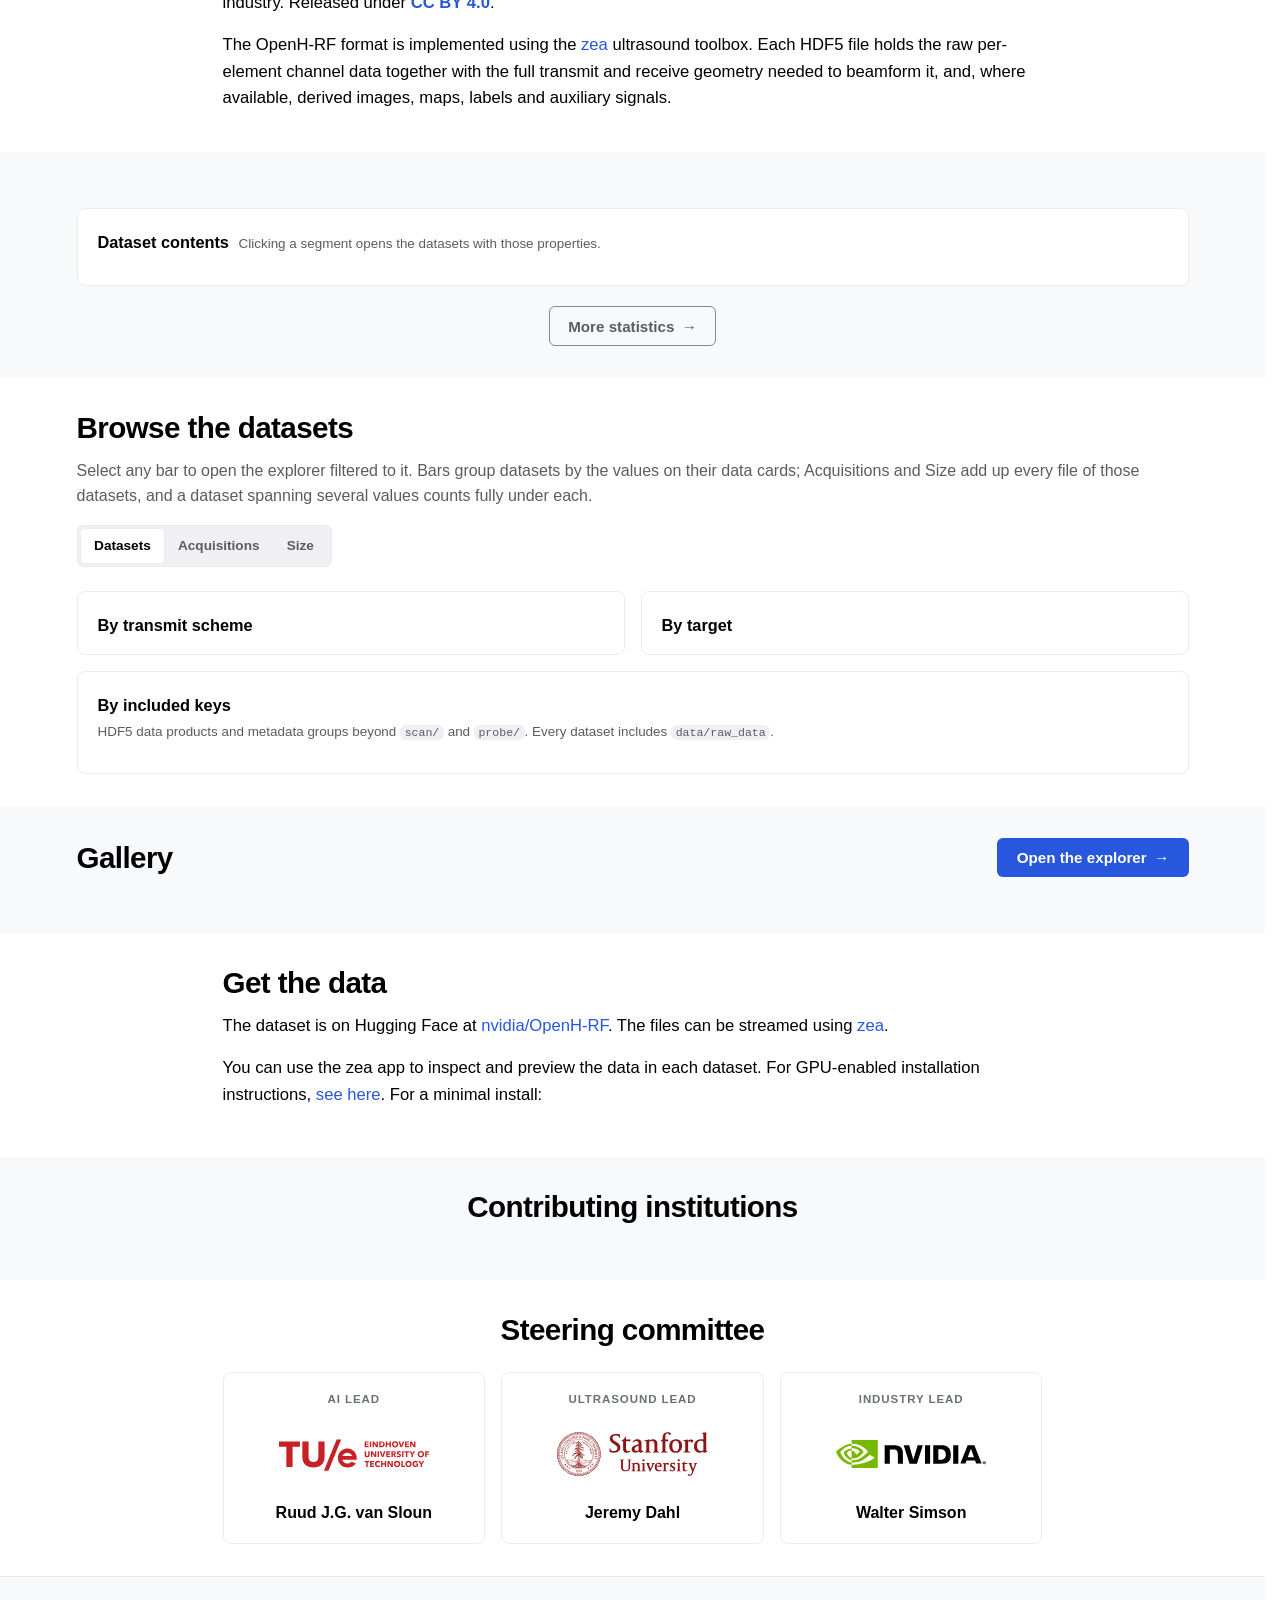
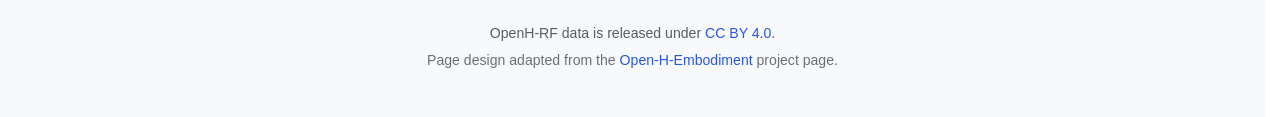
==== commit 10128866: "added all contributor logos" ====
--- a/site/index.html
+++ b/site/index.html
@@ -150,11 +150,52 @@
             Explore datasets <span aria-hidden="true">→</span>
           </a>
         </div>
-        <div class="hero-orgs">
-          <a class="org-logo" href="https://www.tue.nl/en/research/" target="_blank" rel="noopener"><img src="assets/img/logos/tue.svg" alt="Eindhoven University of Technology"></a>
-          <a class="org-logo" href="https://med.stanford.edu/" target="_blank" rel="noopener"><img src="assets/img/logos/stanford.svg" alt="Stanford University"></a>
-          <a class="org-logo" href="https://www.nvidia.com/en-us/" target="_blank" rel="noopener"><img src="assets/img/logos/nvidia.svg" alt="NVIDIA"></a>
-        </div>
+        <details class="hero-orgs" open>
+          <summary>Contributors <span class="orgs-caret" aria-hidden="true"></span></summary>
+          <div class="org-plates">
+            <a class="org-logo" href="https://www.tum.de/en/" target="_blank" rel="noopener" title="Technical University of Munich"><img src="assets/img/logos/tum.svg" alt="Technical University of Munich" loading="lazy"></a>
+            <a class="org-logo" href="https://mosaicintelligence.xyz/" target="_blank" rel="noopener" title="Mosaic Intelligence Labs"><img src="assets/img/logos/mosaic.svg" alt="Mosaic Intelligence Labs" loading="lazy"></a>
+            <a class="org-logo" href="https://www.technion.ac.il/en/" target="_blank" rel="noopener" title="Technion – Israel Institute of Technology"><img src="assets/img/logos/technion.svg" alt="Technion – Israel Institute of Technology" loading="lazy"></a>
+            <a class="org-logo" href="https://www.concordia.ca/" target="_blank" rel="noopener" title="Concordia University"><img src="assets/img/logos/concordia.svg" alt="Concordia University" loading="lazy"></a>
+            <a class="org-logo" href="https://home.dartmouth.edu/" target="_blank" rel="noopener" title="Dartmouth College"><img src="assets/img/logos/dartmouth.svg" alt="Dartmouth College" loading="lazy"></a>
+            <a class="org-logo" href="https://www.ihu-strasbourg.eu/en/" target="_blank" rel="noopener" title="IHU Strasbourg"><img src="assets/img/logos/ihu.svg" alt="IHU Strasbourg" loading="lazy"></a>
+            <a class="org-logo" href="https://imfusion.com/" target="_blank" rel="noopener" title="ImFusion"><img src="assets/img/logos/imfusion.svg" alt="ImFusion" loading="lazy"></a>
+            <a class="org-logo" href="https://www.jhu.edu/" target="_blank" rel="noopener" title="Johns Hopkins University"><img src="assets/img/logos/jhu.svg" alt="Johns Hopkins University" loading="lazy"></a>
+            <a class="org-logo" href="https://www.kaist.ac.kr/en/" target="_blank" rel="noopener" title="KAIST"><img src="assets/img/logos/kaist.svg" alt="KAIST" loading="lazy"></a>
+            <a class="org-logo" href="https://barreleye.co.kr/en" target="_blank" rel="noopener" title="Barreleye Inc."><img src="assets/img/logos/barreleye.webp" alt="Barreleye Inc." loading="lazy"></a>
+            <a class="org-logo" href="https://www.nih.gov/" target="_blank" rel="noopener" title="National Institutes of Health"><img src="assets/img/logos/nih.svg" alt="National Institutes of Health" loading="lazy"></a>
+            <a class="org-logo" href="https://nuevosono.com/" target="_blank" rel="noopener" title="NuevoSono"><img src="assets/img/logos/nuevosono.webp" alt="NuevoSono" loading="lazy"></a>
+            <a class="org-logo" href="https://www.polito.it/en" target="_blank" rel="noopener" title="Politecnico di Torino"><img src="assets/img/logos/polito.svg" alt="Politecnico di Torino" loading="lazy"></a>
+            <a class="org-logo" href="https://www.ruhr-uni-bochum.de/en" target="_blank" rel="noopener" title="Ruhr University Bochum"><img src="assets/img/logos/rub.svg" alt="Ruhr University Bochum" loading="lazy"></a>
+            <a class="org-logo" href="https://www.polymtl.ca/en" target="_blank" rel="noopener" title="Polytechnique Montréal"><img src="assets/img/logos/polymtl.webp" alt="Polytechnique Montréal" loading="lazy"></a>
+            <a class="org-logo" href="https://mila.quebec/en" target="_blank" rel="noopener" title="Mila"><img src="assets/img/logos/mila.svg" alt="Mila" loading="lazy"></a>
+            <a class="org-logo" href="https://www.resolvestroke.com/" target="_blank" rel="noopener" title="Resolve Stroke"><img src="assets/img/logos/resolvestroke.webp" alt="Resolve Stroke" loading="lazy"></a>
+            <a class="org-logo" href="https://www.snubh.org/" target="_blank" rel="noopener" title="Seoul National University Bundang Hospital"><img src="assets/img/logos/snubh.webp" alt="Seoul National University Bundang Hospital" loading="lazy"></a>
+            <a class="org-logo" href="https://www.siemens-healthineers.com/" target="_blank" rel="noopener" title="Siemens Healthineers"><img src="assets/img/logos/siemens.svg" alt="Siemens Healthineers" loading="lazy"></a>
+            <a class="org-logo" href="https://english.tau.ac.il/" target="_blank" rel="noopener" title="Tel Aviv University"><img src="assets/img/logos/tau.svg" alt="Tel Aviv University" loading="lazy"></a>
+            <a class="org-logo" href="https://www.ubc.ca/" target="_blank" rel="noopener" title="The University of British Columbia"><img src="assets/img/logos/ubc.svg" alt="The University of British Columbia" loading="lazy"></a>
+            <a class="org-logo" href="https://www.unibas.ch/en" target="_blank" rel="noopener" title="University of Basel"><img src="assets/img/logos/basel.svg" alt="University of Basel" loading="lazy"></a>
+            <a class="org-logo" href="https://www.colorado.edu/" target="_blank" rel="noopener" title="University of Colorado Boulder"><img src="assets/img/logos/colorado.svg" alt="University of Colorado Boulder" loading="lazy"></a>
+            <a class="org-logo" href="https://www.unc.edu/" target="_blank" rel="noopener" title="University of North Carolina at Chapel Hill"><img src="assets/img/logos/unc.svg" alt="University of North Carolina at Chapel Hill" loading="lazy"></a>
+            <a class="org-logo" href="https://www.iastate.edu/" target="_blank" rel="noopener" title="Iowa State University"><img src="assets/img/logos/iastate.svg" alt="Iowa State University" loading="lazy"></a>
+            <a class="org-logo" href="https://www.qtimaging.com/" target="_blank" rel="noopener" title="QT Imaging, Inc."><img src="assets/img/logos/qtimaging.svg" alt="QT Imaging, Inc." loading="lazy"></a>
+            <a class="org-logo" href="https://www.uio.no/english/" target="_blank" rel="noopener" title="University of Oslo"><img src="assets/img/logos/uio.svg" alt="University of Oslo" loading="lazy"></a>
+            <a class="org-logo" href="https://www.rochester.edu/" target="_blank" rel="noopener" title="University of Rochester"><img src="assets/img/logos/rochester.svg" alt="University of Rochester" loading="lazy"></a>
+            <a class="org-logo" href="https://www.utwente.nl/en/" target="_blank" rel="noopener" title="University of Twente"><img src="assets/img/logos/utwente.svg" alt="University of Twente" loading="lazy"></a>
+            <a class="org-logo" href="https://uwaterloo.ca/" target="_blank" rel="noopener" title="University of Waterloo"><img src="assets/img/logos/waterloo.svg" alt="University of Waterloo" loading="lazy"></a>
+            <a class="org-logo" href="https://us4us.eu/" target="_blank" rel="noopener" title="us4us Ltd."><img src="assets/img/logos/us4us.webp" alt="us4us Ltd." loading="lazy"></a>
+            <a class="org-logo" href="https://www.vanderbilt.edu/" target="_blank" rel="noopener" title="Vanderbilt University"><img src="assets/img/logos/vanderbilt.webp" alt="Vanderbilt University" loading="lazy"></a>
+            <a class="org-logo" href="https://weill.cornell.edu/" target="_blank" rel="noopener" title="Weill Cornell Medicine"><img src="assets/img/logos/weill.webp" alt="Weill Cornell Medicine" loading="lazy"></a>
+            <a class="org-logo" href="https://www.weizmann.ac.il/" target="_blank" rel="noopener" title="Weizmann Institute of Science"><img src="assets/img/logos/weizmann.svg" alt="Weizmann Institute of Science" loading="lazy"></a>
+            <a class="org-logo" href="https://www.wpi.edu/" target="_blank" rel="noopener" title="Worcester Polytechnic Institute"><img src="assets/img/logos/wpi.svg" alt="Worcester Polytechnic Institute" loading="lazy"></a>
+          </div>
+          <!-- The steering committee's institutions. -->
+          <div class="org-plates">
+            <a class="org-logo" href="https://www.tue.nl/en/research/" target="_blank" rel="noopener"><img src="assets/img/logos/tue.svg" alt="Eindhoven University of Technology"></a>
+            <a class="org-logo" href="https://med.stanford.edu/" target="_blank" rel="noopener"><img src="assets/img/logos/stanford.svg" alt="Stanford University"></a>
+            <a class="org-logo" href="https://www.nvidia.com/en-us/" target="_blank" rel="noopener"><img src="assets/img/logos/nvidia.svg" alt="NVIDIA"></a>
+          </div>
+        </details>
       </div>
     </section>
 
--- a/site/assets/css/site.css
+++ b/site/assets/css/site.css
@@ -206,7 +206,19 @@
 .authors-close { margin-top: 0.6rem; padding: 0; border: 0; background: none; font: inherit; color: inherit; cursor: pointer; }
 .hero-lead { margin: 1.1rem auto 0; max-width: 640px; color: var(--text-2); font-size: 1.05rem; }
 .hero-links { display: flex; flex-wrap: wrap; gap: 0.65rem; justify-content: center; margin-top: 2rem; }
-.hero-orgs { display: flex; flex-wrap: wrap; gap: 0.65rem; justify-content: center; margin-top: 1.5rem; }
+/* The contributors' logos, six to a row (fewer on a narrow screen), each row centred; the
+   steering committee's institutions in a row of their own below. */
+.hero-orgs { --plate: 2.67rem; margin-top: 1.5rem; }
+.hero-orgs > summary { display: inline; list-style: none; cursor: pointer; color: var(--text-2); font-size: 0.95rem; }
+.hero-orgs > summary::-webkit-details-marker { display: none; }
+/* Drawn, not a glyph, whose height would depend on the fallback font: centred on the capitals,
+   which reach about 0.7em above the baseline in the site's fonts. */
+.orgs-caret::before {
+  content: ""; display: inline-block; width: 0.55em; height: 0.42em; vertical-align: 0.15em;
+  background: currentColor; clip-path: polygon(0 0, 100% 0, 50% 100%);
+}
+.hero-orgs[open] .orgs-caret::before { clip-path: polygon(50% 0, 100% 100%, 0 100%); }
+.org-plates { display: flex; flex-wrap: wrap; gap: 0.65rem; justify-content: center; max-width: calc(6 * 7.7rem + 5 * 0.65rem); margin: 0.65rem auto 0; }
 
 .kpis { display: grid; grid-template-columns: repeat(5, minmax(0, 1fr)); gap: 1rem; margin-bottom: 1.5rem; }
 .kpi { display: flex; flex-direction: column; gap: 0.2rem; padding: 1rem 1.1rem; background: var(--bg); border: 1px solid var(--border); border-radius: var(--radius-lg); }
@@ -284,7 +296,7 @@
   object-fit: contain; background: #fff; border-radius: var(--radius);
 }
 .person .org-logo { margin-block: 0.8rem; }
-.hero-orgs .org-logo img { width: 7.7rem; height: 2.67rem; padding: 0.35rem 0.56rem; }
+.hero-orgs .org-logo img { width: 7.7rem; height: var(--plate); padding: 0.35rem 0.56rem; }
 
 /* Charts (svg.js) */
 
@@ -622,6 +634,9 @@
   .facets > div, .drawer-body dl { grid-template-columns: minmax(0, 1fr); gap: 0.1rem; }
   .drawer-body dd { margin-bottom: 0.5rem; }
   .hero { padding-block: 1.25rem 2rem; }
+  /* Three logos to a row on a phone. */
+  .hero-orgs { --plate: 2.22rem; }
+  .hero-orgs .org-logo img { width: 6.4rem; padding: 0.3rem 0.45rem; }
 }
 @media (max-width: 400px) {
   .brand-text { display: none; }
@@ -630,5 +645,5 @@
    the colour keys keep their colours. */
 @media (forced-colors: active) {
   .segmented button[aria-pressed="true"], .topnav a[aria-current] { text-decoration: underline 2px; }
-  .swatch, .key-swatch, .bar-fill, .check, .cross { forced-color-adjust: none; }
-}
+  .swatch, .key-swatch, .bar-fill, .check, .cross, .orgs-caret::before { forced-color-adjust: none; }
+}
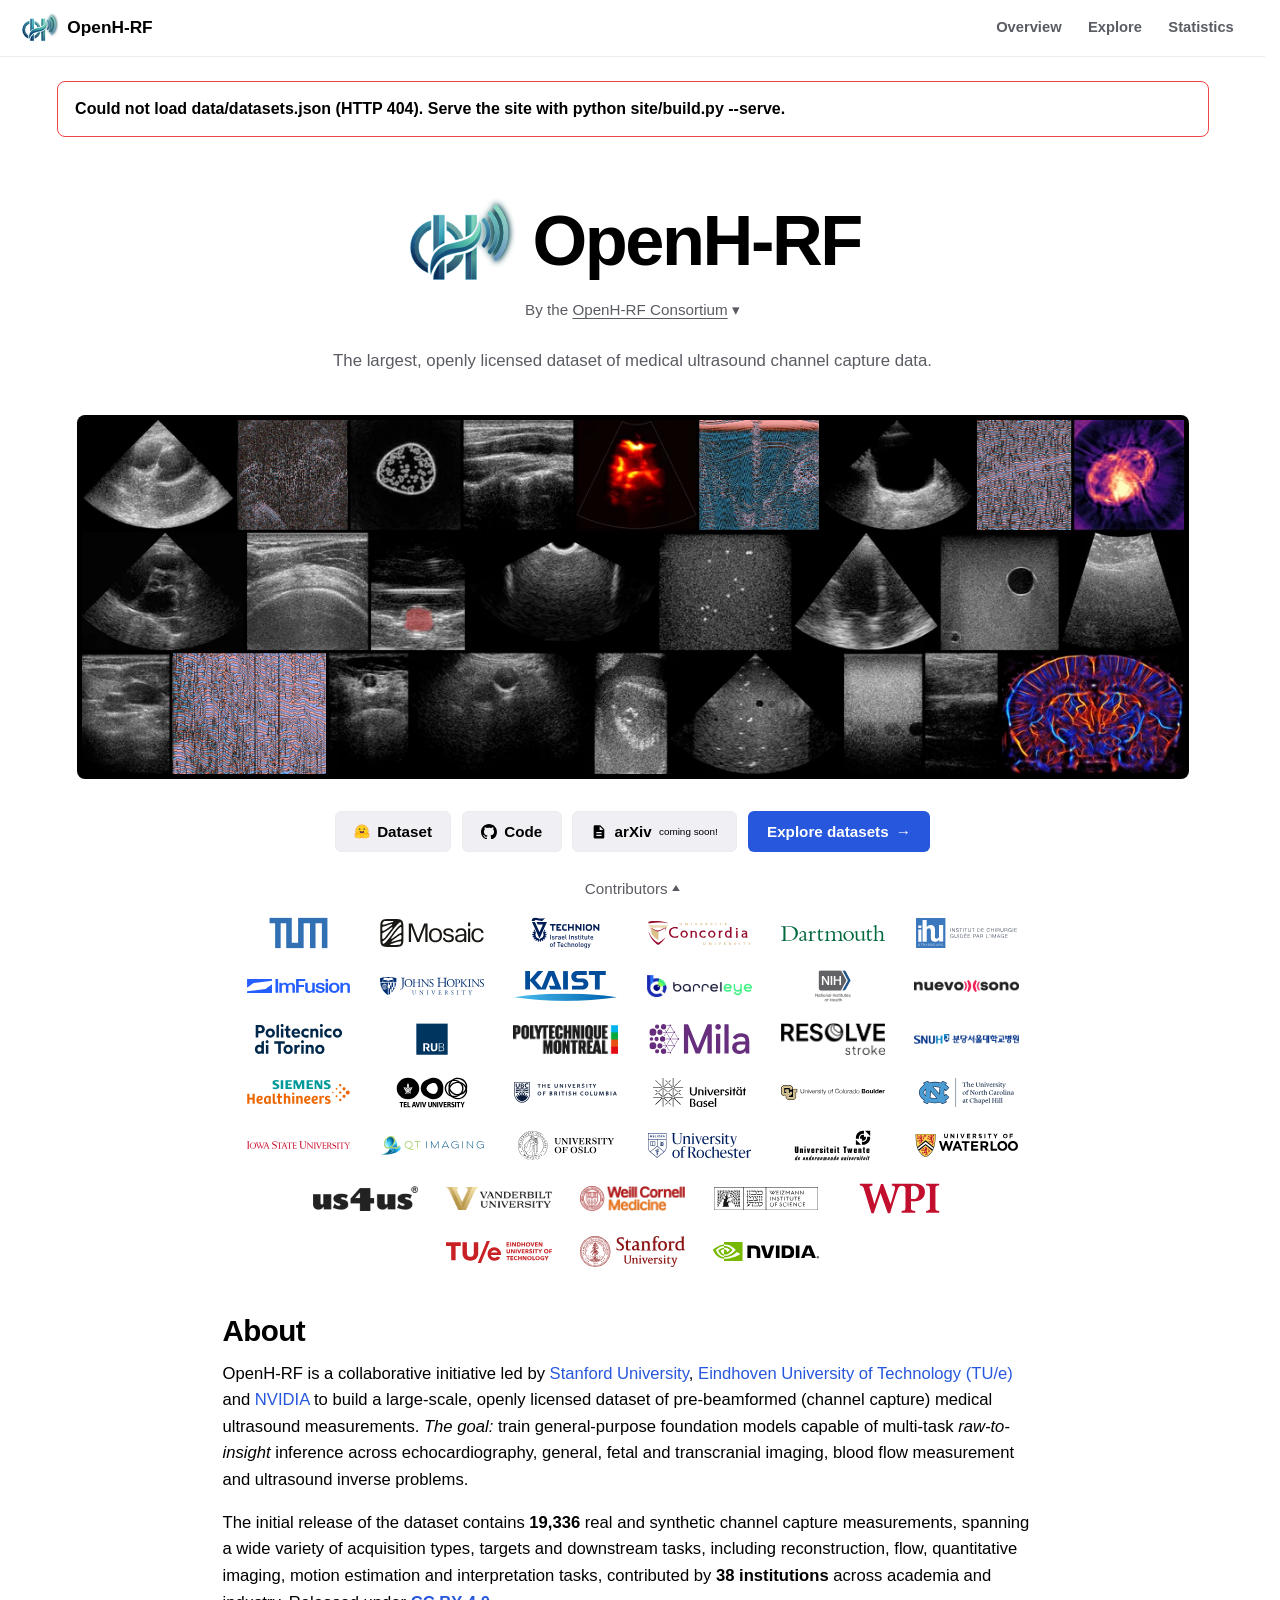
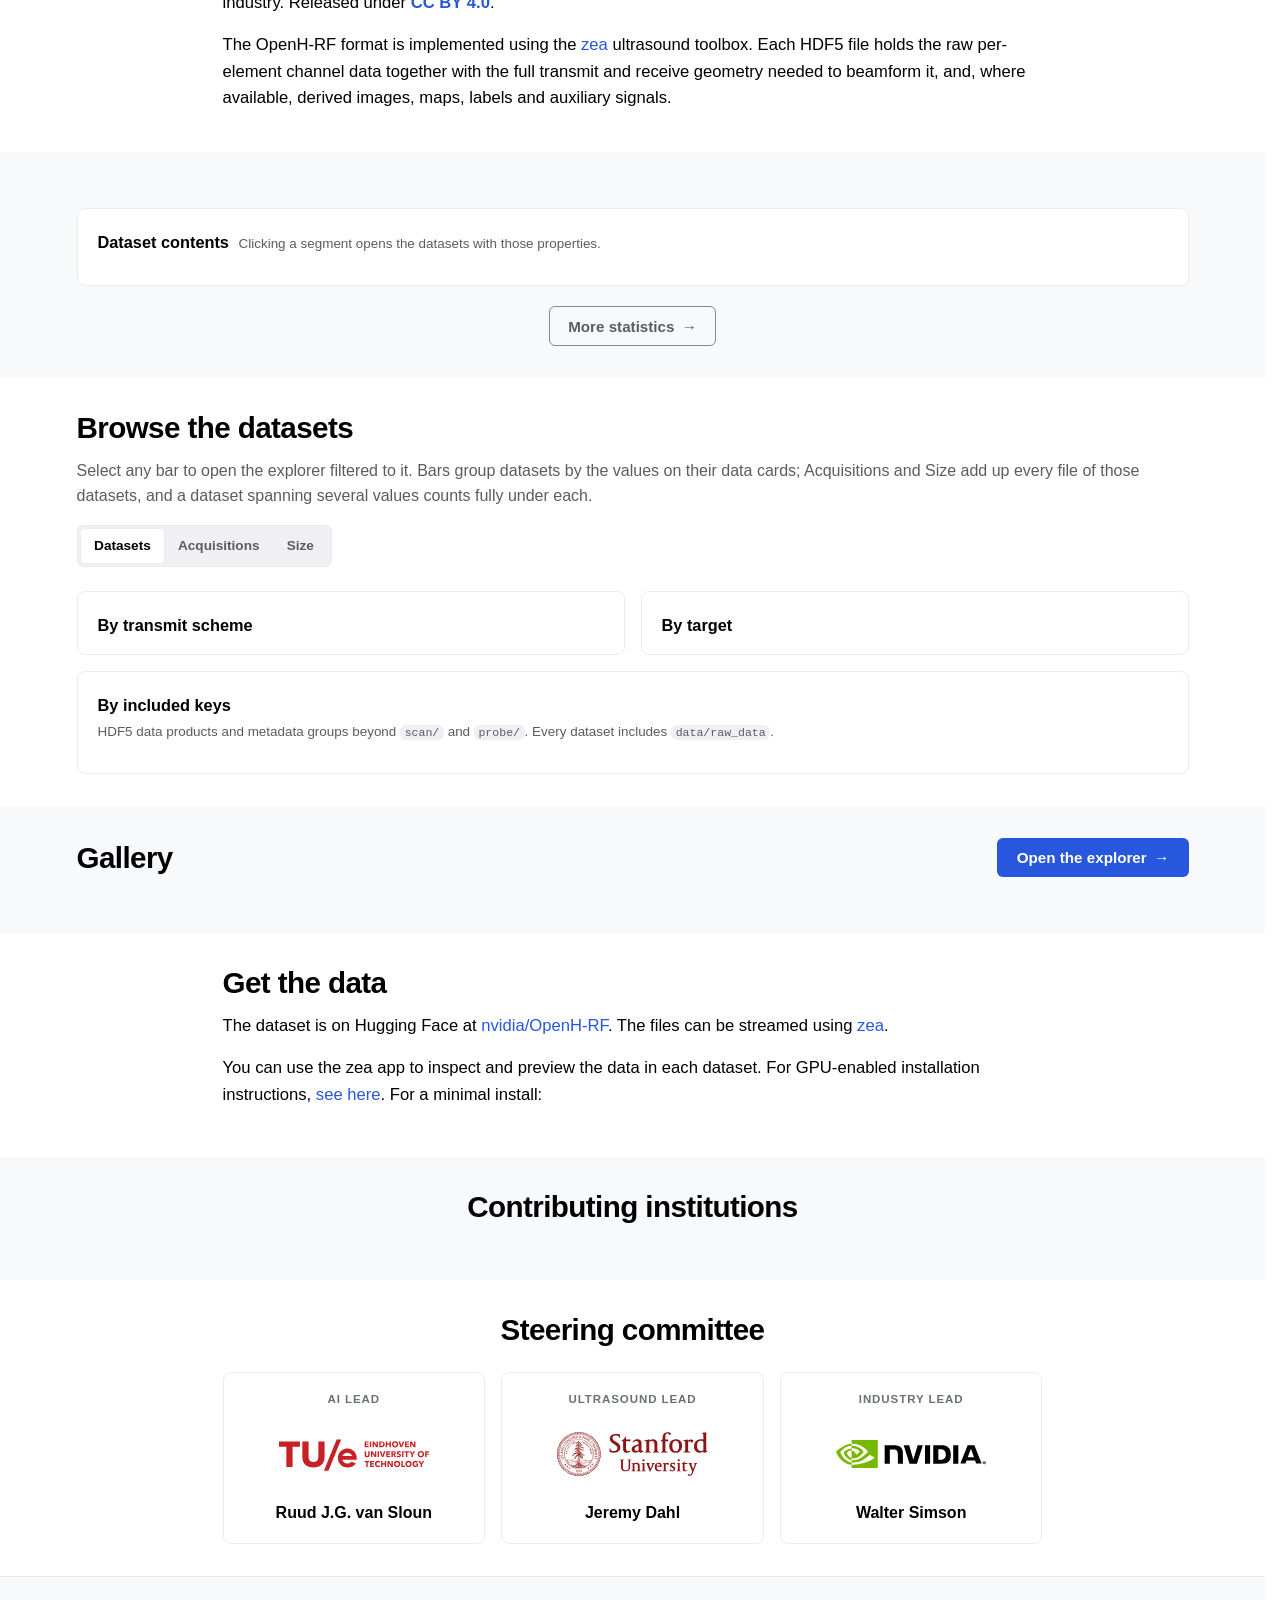
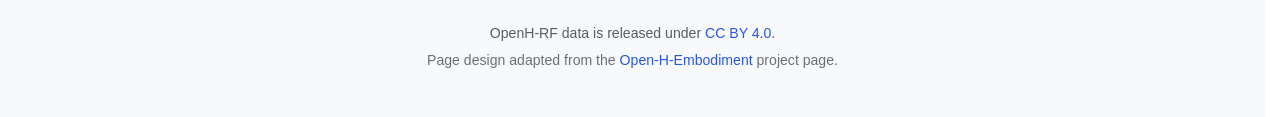
==== commit 0edc3519: "added bibtex entries to dataset detail view" ====
--- a/site/index.html
+++ b/site/index.html
@@ -151,7 +151,7 @@
           </a>
         </div>
         <details class="hero-orgs" open>
-          <summary>Contributors <span class="orgs-caret" aria-hidden="true"></span></summary>
+          <summary>Contributors <span class="caret" aria-hidden="true"></span></summary>
           <div class="org-plates">
             <a class="org-logo" href="https://www.tum.de/en/" target="_blank" rel="noopener" title="Technical University of Munich"><img src="assets/img/logos/tum.svg" alt="Technical University of Munich" loading="lazy"></a>
             <a class="org-logo" href="https://mosaicintelligence.xyz/" target="_blank" rel="noopener" title="Mosaic Intelligence Labs"><img src="assets/img/logos/mosaic.svg" alt="Mosaic Intelligence Labs" loading="lazy"></a>
--- a/site/assets/css/site.css
+++ b/site/assets/css/site.css
@@ -213,11 +213,11 @@
 .hero-orgs > summary::-webkit-details-marker { display: none; }
 /* Drawn, not a glyph, whose height would depend on the fallback font: centred on the capitals,
    which reach about 0.7em above the baseline in the site's fonts. */
-.orgs-caret::before {
+.caret::before {
   content: ""; display: inline-block; width: 0.55em; height: 0.42em; vertical-align: 0.15em;
   background: currentColor; clip-path: polygon(0 0, 100% 0, 50% 100%);
 }
-.hero-orgs[open] .orgs-caret::before { clip-path: polygon(50% 0, 100% 100%, 0 100%); }
+.hero-orgs[open] .caret::before, [aria-expanded="true"] > .caret::before { clip-path: polygon(50% 0, 100% 100%, 0 100%); }
 .org-plates { display: flex; flex-wrap: wrap; gap: 0.65rem; justify-content: center; max-width: calc(6 * 7.7rem + 5 * 0.65rem); margin: 0.65rem auto 0; }
 
 .kpis { display: grid; grid-template-columns: repeat(5, minmax(0, 1fr)); gap: 1rem; margin-bottom: 1.5rem; }
@@ -273,6 +273,9 @@
   padding: 0.3rem 0.65rem; cursor: pointer;
 }
 .copy-btn:hover { color: var(--text); }
+.cite-toggle { font: inherit; color: inherit; background: none; border: 0; padding: 0; text-align: start; cursor: pointer; }
+.code-block.bibtex pre { padding: 0.8rem 1rem; font-size: 0.75rem; white-space: pre-wrap; overflow-wrap: anywhere; }
+.code-block.bibtex pre::before { content: ""; float: right; width: 3.8rem; height: 1.7rem; }
 .tok-comment, .tok-prompt { color: var(--text-3); }
 .tok-string { color: var(--series-3); }
 .tok-flag { color: var(--series-4); }
@@ -645,5 +648,5 @@
    the colour keys keep their colours. */
 @media (forced-colors: active) {
   .segmented button[aria-pressed="true"], .topnav a[aria-current] { text-decoration: underline 2px; }
-  .swatch, .key-swatch, .bar-fill, .check, .cross, .orgs-caret::before { forced-color-adjust: none; }
-}
+  .swatch, .key-swatch, .bar-fill, .check, .cross, .caret::before { forced-color-adjust: none; }
+}
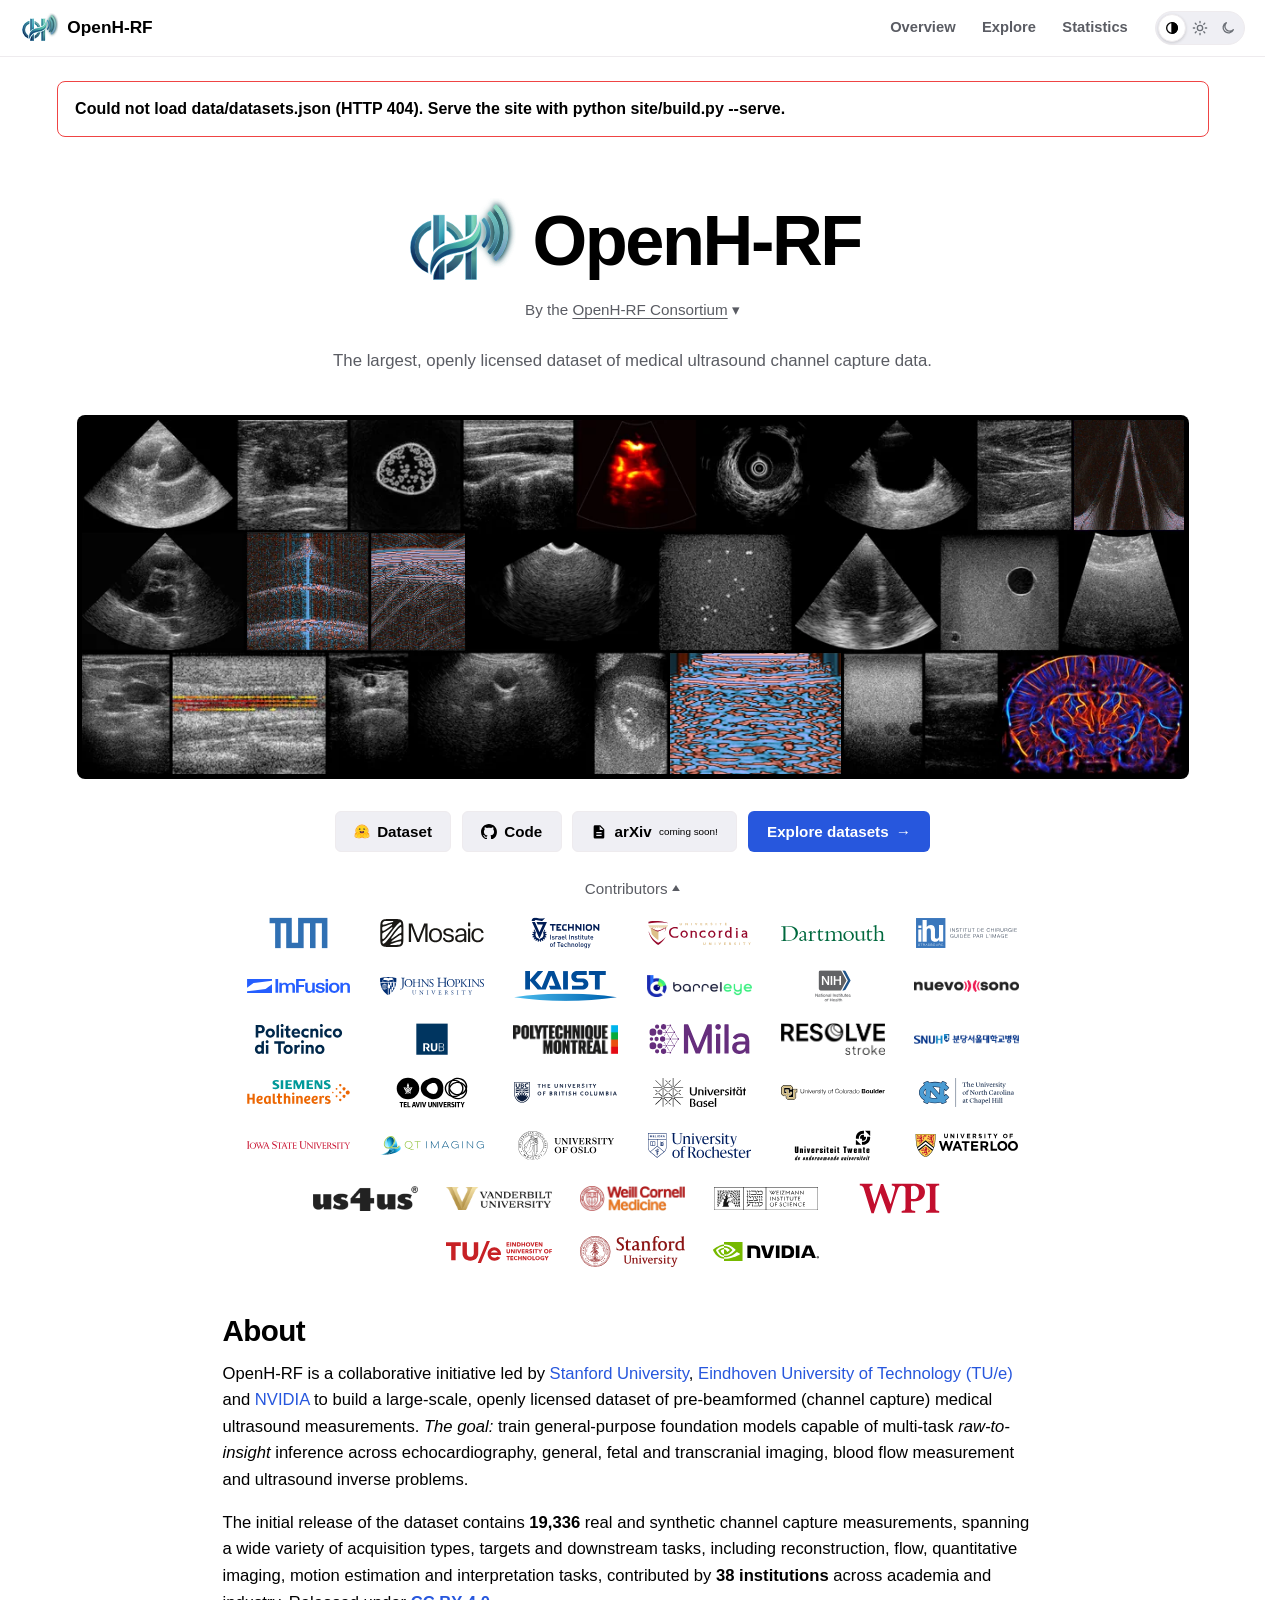
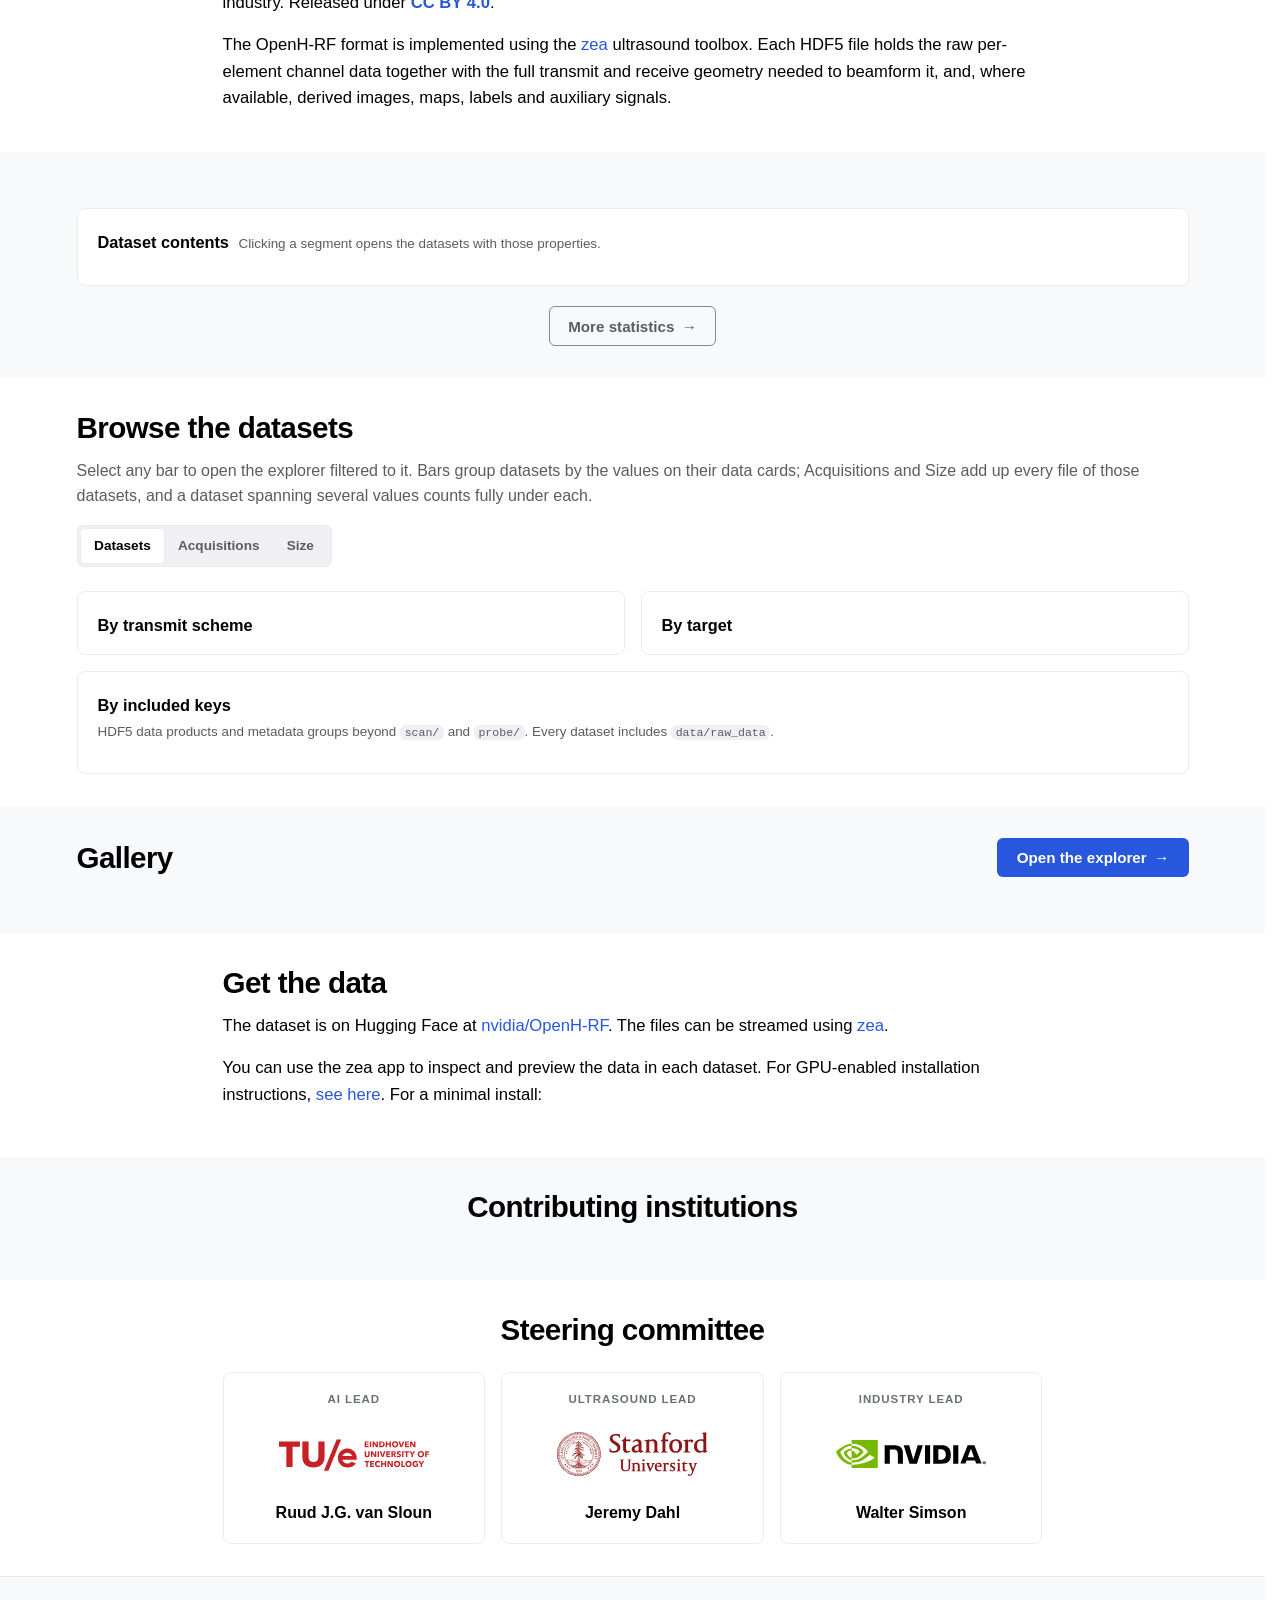
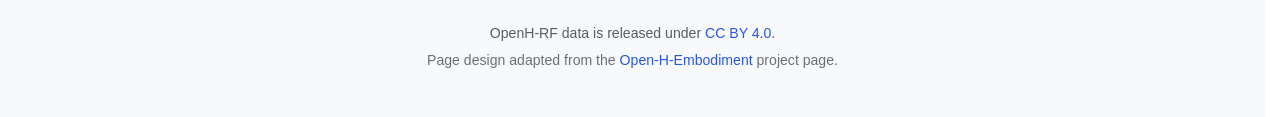
==== commit 139ca56e: "added theme switch" ====
--- a/site/index.html
+++ b/site/index.html
@@ -10,6 +10,13 @@
   <meta name="color-scheme" content="light dark">
   <meta name="theme-color" media="(prefers-color-scheme: light)" content="#ffffff">
   <meta name="theme-color" media="(prefers-color-scheme: dark)" content="#131416">
+  <!-- Apply the theme picked in the top bar before the page is drawn. -->
+  <script>
+    try {
+      const theme = localStorage.getItem("theme");
+      if (theme === "light" || theme === "dark") document.documentElement.dataset.theme = theme;
+    } catch {}
+  </script>
 
   <meta property="og:type" content="website">
   <meta property="og:site_name" content="Open-H Consortium">
@@ -20,7 +27,6 @@
   <meta name="twitter:card" content="summary_large_image">
 
   <link rel="icon" href="assets/img/logo/logo-glow-transparent.svg" type="image/svg+xml">
-  <!-- Follow the desktop color scheme, as on the release placeholder. -->
   <link rel="stylesheet" href="assets/css/site.css">
   <script defer src="assets/js/svg.js"></script>
   <script defer src="assets/js/site.js"></script>
@@ -75,10 +81,20 @@
         <a href="#explorer" data-nav="explorer">Explore</a>
         <a href="#stats" data-nav="stats">Statistics</a>
       </nav>
-      <button class="theme-toggle" id="theme-toggle" type="button" aria-pressed="false" title="Dark theme" hidden>
-        <span class="sr-only">Dark theme</span>
-        <svg viewBox="0 0 24 24" aria-hidden="true"><circle cx="12" cy="12" r="9"/><path d="M12 3a9 9 0 0 1 0 18z"/></svg>
-      </button>
+      <div class="theme-switch" role="radiogroup" aria-label="Theme">
+        <label title="Your browser's theme">
+          <input type="radio" name="theme" value="auto" checked><span class="sr-only">Auto</span>
+          <svg viewBox="0 0 24 24" aria-hidden="true"><circle cx="12" cy="12" r="8"/><path class="fill" d="M12 4a8 8 0 0 1 0 16z"/></svg>
+        </label>
+        <label title="Light theme">
+          <input type="radio" name="theme" value="light"><span class="sr-only">Light</span>
+          <svg viewBox="0 0 24 24" aria-hidden="true"><circle cx="12" cy="12" r="4"/><path d="M12 2v2M12 20v2M2 12h2M20 12h2M4.9 4.9l1.4 1.4M17.7 17.7l1.4 1.4M4.9 19.1l1.4-1.4M17.7 6.3l1.4-1.4"/></svg>
+        </label>
+        <label title="Dark theme">
+          <input type="radio" name="theme" value="dark"><span class="sr-only">Dark</span>
+          <svg viewBox="0 0 24 24" aria-hidden="true"><path d="M20 14.5A8 8 0 1 1 9.5 4a6.5 6.5 0 0 0 10.5 10.5z"/></svg>
+        </label>
+      </div>
     </div>
   </header>
 
@@ -151,7 +167,7 @@
           </a>
         </div>
         <details class="hero-orgs" open>
-          <summary>Contributors <span class="caret" aria-hidden="true"></span></summary>
+          <summary>Contributors <span class="orgs-caret" aria-hidden="true"></span></summary>
           <div class="org-plates">
             <a class="org-logo" href="https://www.tum.de/en/" target="_blank" rel="noopener" title="Technical University of Munich"><img src="assets/img/logos/tum.svg" alt="Technical University of Munich" loading="lazy"></a>
             <a class="org-logo" href="https://mosaicintelligence.xyz/" target="_blank" rel="noopener" title="Mosaic Intelligence Labs"><img src="assets/img/logos/mosaic.svg" alt="Mosaic Intelligence Labs" loading="lazy"></a>
--- a/site/assets/css/site.css
+++ b/site/assets/css/site.css
@@ -97,20 +97,30 @@
   border-bottom: 1px solid var(--border);
 }
 .topbar-inner { max-width: 1400px; height: 3.5rem; margin: 0 auto; padding-inline: 1.25rem; display: flex; align-items: center; gap: 1rem; }
-.brand { display: inline-flex; align-items: center; gap: 0.55rem; color: var(--text); font-weight: 800; font-size: 1.08rem; }
+.brand { flex: none; display: inline-flex; align-items: center; gap: 0.55rem; color: var(--text); font-weight: 800; font-size: 1.08rem; }
 .brand:hover { text-decoration: none; }
 .brand-mark { width: auto; height: 30px; border-radius: var(--radius-lg); }
 .topnav { margin-left: auto; display: flex; gap: 0.25rem; }
 .topnav a { color: var(--text-2); font-weight: 600; font-size: 0.92rem; padding: 0.35rem 0.7rem; border-radius: var(--radius); }
 .topnav a:hover { color: var(--text); background: var(--bg-3); text-decoration: none; }
 .topnav a[aria-current] { color: var(--primary); background: var(--primary-soft); }
-.theme-toggle {
-  display: grid; place-items: center; width: 2rem; height: 2rem; padding: 0; cursor: pointer;
-  color: var(--text-2); background: none; border: 0; border-radius: var(--radius);
-}
-.theme-toggle:hover { color: var(--text); background: var(--bg-3); }
-.theme-toggle svg { width: 1.2rem; height: 1.2rem; fill: none; stroke: currentColor; stroke-width: 2; }
-.theme-toggle path { fill: currentColor; }
+.theme-switch { --cell: 1.75rem; position: relative; display: flex; flex: none; padding: 2px; background: var(--bg-3); border: 1px solid var(--border); border-radius: 999px; }
+.theme-switch::before {
+  content: ""; position: absolute; top: 2px; left: 2px; width: var(--cell); height: var(--cell);
+  background: var(--bg); border: 1px solid var(--border); border-radius: 50%; box-shadow: 0 1px 3px rgb(0 0 0 / 0.15);
+  transition: translate 0.2s;
+}
+.theme-switch:has([value="light"]:checked)::before { translate: 100%; }
+.theme-switch:has([value="dark"]:checked)::before { translate: 200%; }
+.theme-switch label { position: relative; display: grid; place-items: center; width: var(--cell); height: var(--cell); border-radius: 50%; color: var(--text-3); }
+.theme-switch label:hover, .theme-switch label:has(:checked) { color: var(--text); }
+.theme-switch label:has(:focus-visible) { outline: 2px solid var(--primary); outline-offset: 1px; }
+.theme-switch input { position: absolute; inset: 0; margin: 0; opacity: 0; cursor: pointer; }
+.theme-switch svg { width: 1rem; height: 1rem; fill: none; stroke: currentColor; stroke-width: 2; stroke-linecap: round; stroke-linejoin: round; }
+.theme-switch .fill { fill: currentColor; }
+@media (prefers-reduced-motion: reduce) {
+  .theme-switch::before { transition: none; }
+}
 
 /* Buttons */
 
@@ -213,11 +223,11 @@
 .hero-orgs > summary::-webkit-details-marker { display: none; }
 /* Drawn, not a glyph, whose height would depend on the fallback font: centred on the capitals,
    which reach about 0.7em above the baseline in the site's fonts. */
-.caret::before {
+.orgs-caret::before {
   content: ""; display: inline-block; width: 0.55em; height: 0.42em; vertical-align: 0.15em;
   background: currentColor; clip-path: polygon(0 0, 100% 0, 50% 100%);
 }
-.hero-orgs[open] .caret::before, [aria-expanded="true"] > .caret::before { clip-path: polygon(50% 0, 100% 100%, 0 100%); }
+.hero-orgs[open] .orgs-caret::before { clip-path: polygon(50% 0, 100% 100%, 0 100%); }
 .org-plates { display: flex; flex-wrap: wrap; gap: 0.65rem; justify-content: center; max-width: calc(6 * 7.7rem + 5 * 0.65rem); margin: 0.65rem auto 0; }
 
 .kpis { display: grid; grid-template-columns: repeat(5, minmax(0, 1fr)); gap: 1rem; margin-bottom: 1.5rem; }
@@ -273,9 +283,6 @@
   padding: 0.3rem 0.65rem; cursor: pointer;
 }
 .copy-btn:hover { color: var(--text); }
-.cite-toggle { font: inherit; color: inherit; background: none; border: 0; padding: 0; text-align: start; cursor: pointer; }
-.code-block.bibtex pre { padding: 0.8rem 1rem; font-size: 0.75rem; white-space: pre-wrap; overflow-wrap: anywhere; }
-.code-block.bibtex pre::before { content: ""; float: right; width: 3.8rem; height: 1.7rem; }
 .tok-comment, .tok-prompt { color: var(--text-3); }
 .tok-string { color: var(--series-3); }
 .tok-flag { color: var(--series-4); }
@@ -623,6 +630,8 @@
   .section { padding-block: 1.4rem; }
   .topbar-inner { gap: 0.5rem; }
   .topnav a { padding: 0.3rem 0.45rem; font-size: 0.85rem; }
+  /* Room for the theme switch: the logo links to the overview too. */
+  .topnav [data-nav="home"] { display: none; }
   .kpis, .gallery { grid-template-columns: repeat(2, minmax(0, 1fr)); gap: 0.6rem; }
   .stats-page .charts, .stats-page .strips { grid-template-columns: minmax(0, 1fr); }
   .kpi { padding: 0.85rem 0.8rem; }
@@ -644,9 +653,12 @@
 @media (max-width: 400px) {
   .brand-text { display: none; }
 }
+@media (max-width: 360px) {
+  .theme-switch { --cell: 1.5rem; }
+}
 /* Forced colours drop backgrounds: the pressed buttons and current page are underlined, and
    the colour keys keep their colours. */
 @media (forced-colors: active) {
   .segmented button[aria-pressed="true"], .topnav a[aria-current] { text-decoration: underline 2px; }
-  .swatch, .key-swatch, .bar-fill, .check, .cross, .caret::before { forced-color-adjust: none; }
-}
+  .swatch, .key-swatch, .bar-fill, .check, .cross, .orgs-caret::before { forced-color-adjust: none; }
+}
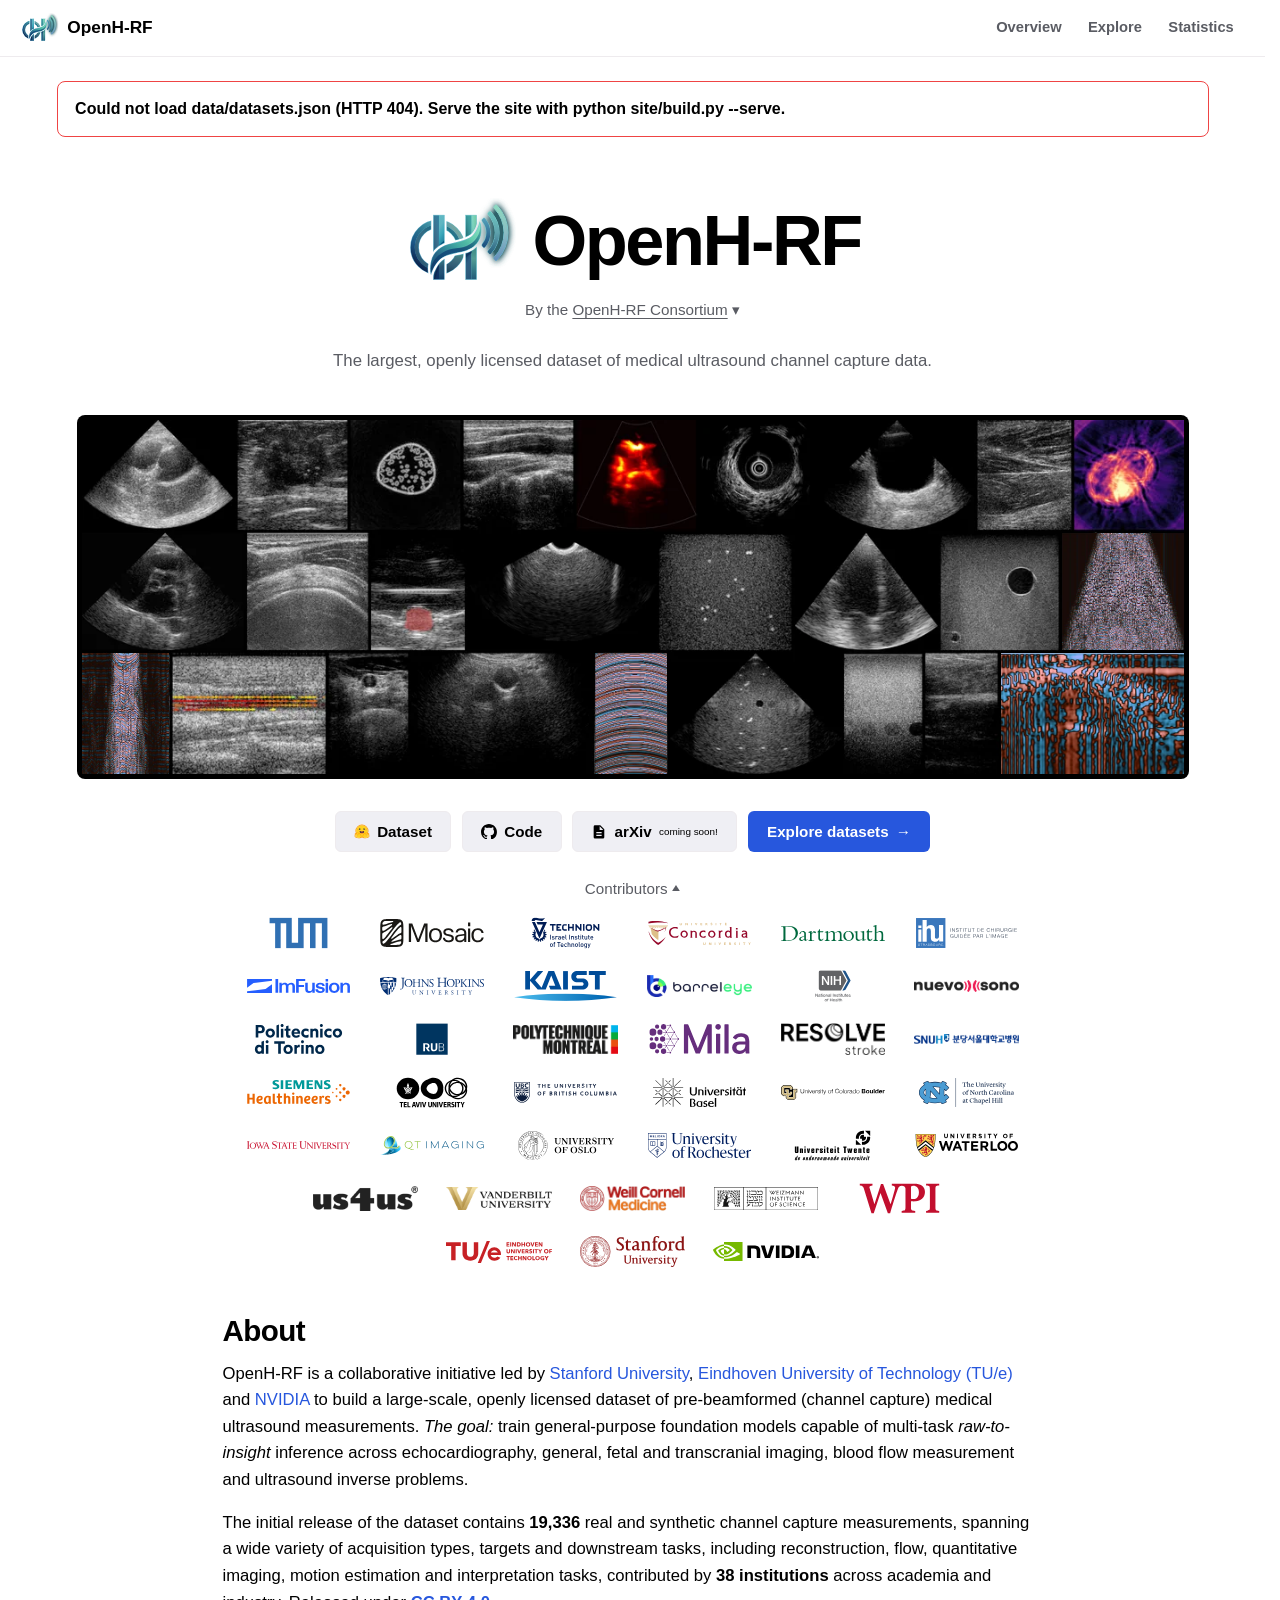
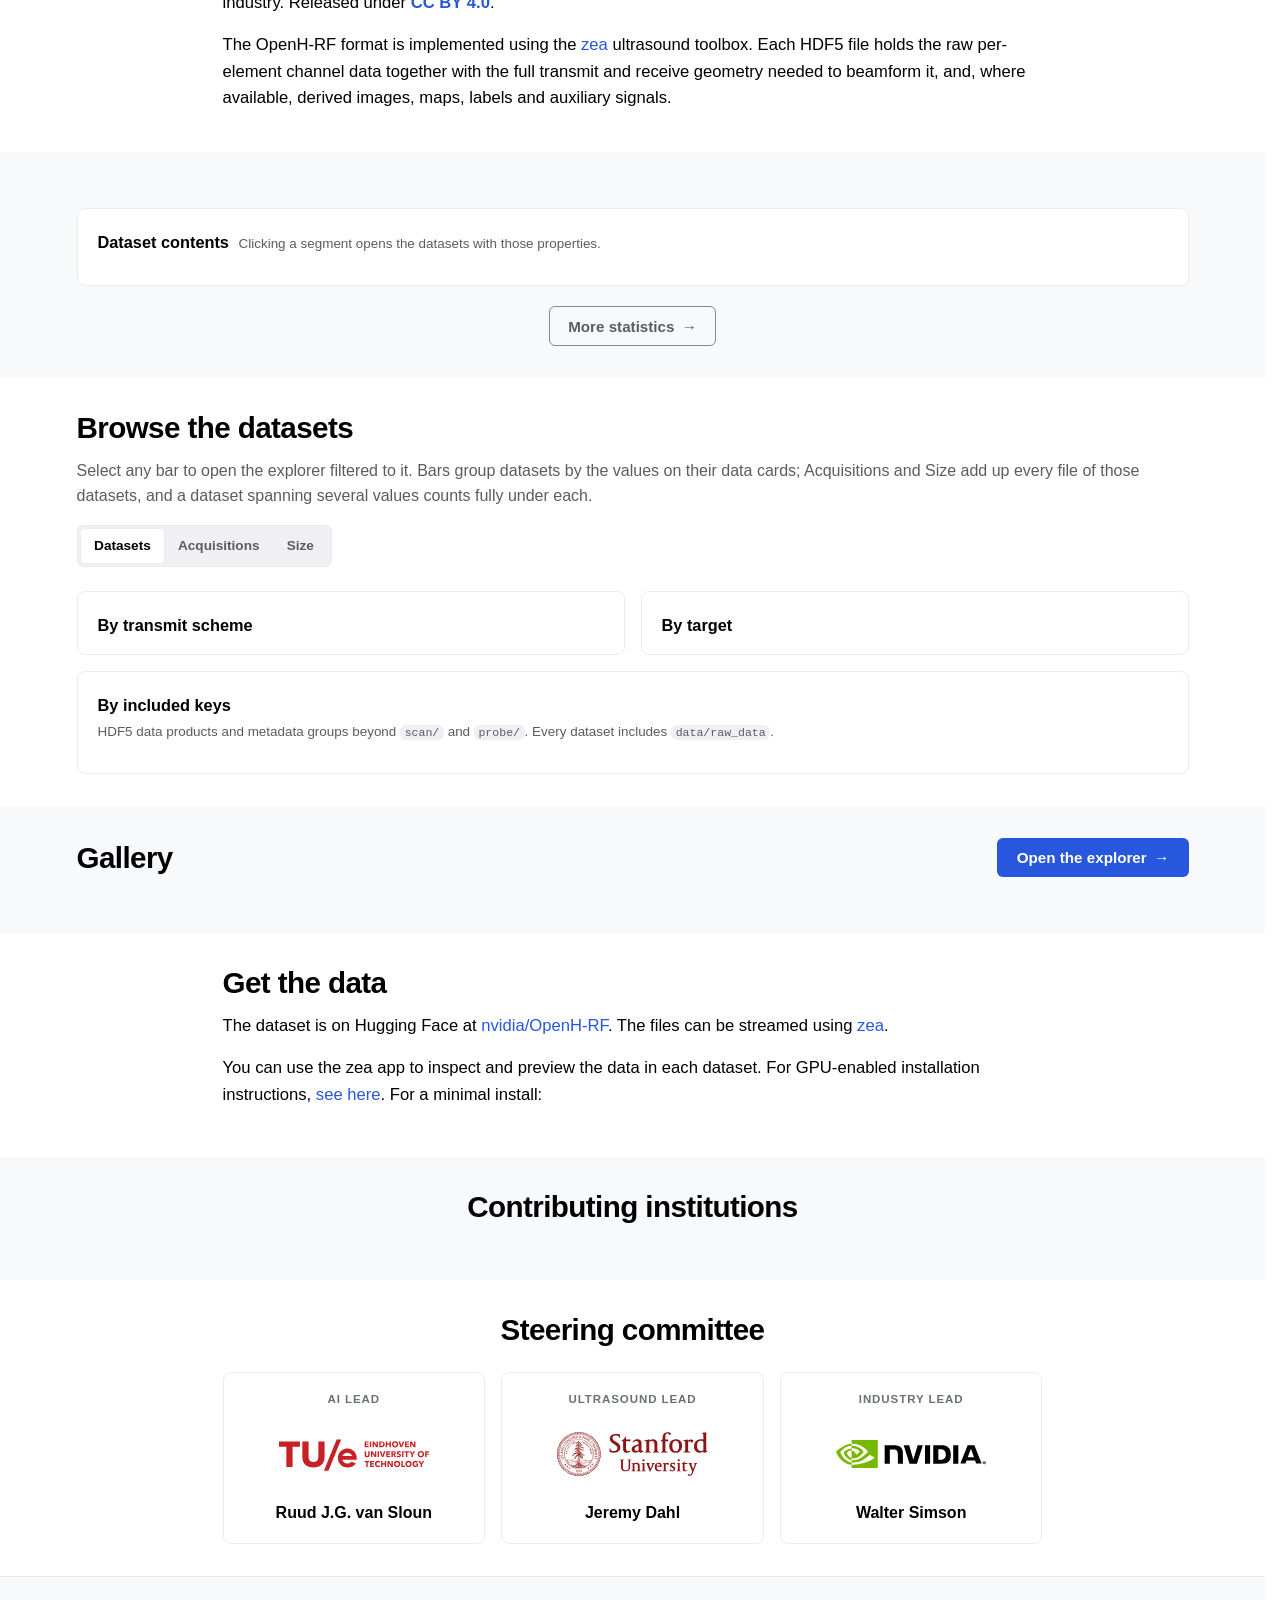
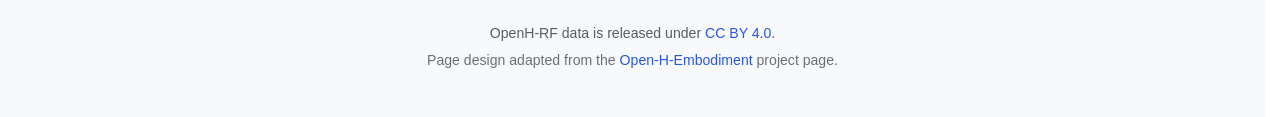
==== commit 24bcc258: "changed citation interface to match mock-up on discord" ====
--- a/site/index.html
+++ b/site/index.html
@@ -10,13 +10,6 @@
   <meta name="color-scheme" content="light dark">
   <meta name="theme-color" media="(prefers-color-scheme: light)" content="#ffffff">
   <meta name="theme-color" media="(prefers-color-scheme: dark)" content="#131416">
-  <!-- Apply the theme picked in the top bar before the page is drawn. -->
-  <script>
-    try {
-      const theme = localStorage.getItem("theme");
-      if (theme === "light" || theme === "dark") document.documentElement.dataset.theme = theme;
-    } catch {}
-  </script>
 
   <meta property="og:type" content="website">
   <meta property="og:site_name" content="Open-H Consortium">
@@ -27,6 +20,7 @@
   <meta name="twitter:card" content="summary_large_image">
 
   <link rel="icon" href="assets/img/logo/logo-glow-transparent.svg" type="image/svg+xml">
+  <!-- Follow the desktop color scheme, as on the release placeholder. -->
   <link rel="stylesheet" href="assets/css/site.css">
   <script defer src="assets/js/svg.js"></script>
   <script defer src="assets/js/site.js"></script>
@@ -81,20 +75,10 @@
         <a href="#explorer" data-nav="explorer">Explore</a>
         <a href="#stats" data-nav="stats">Statistics</a>
       </nav>
-      <div class="theme-switch" role="radiogroup" aria-label="Theme">
-        <label title="Your browser's theme">
-          <input type="radio" name="theme" value="auto" checked><span class="sr-only">Auto</span>
-          <svg viewBox="0 0 24 24" aria-hidden="true"><circle cx="12" cy="12" r="8"/><path class="fill" d="M12 4a8 8 0 0 1 0 16z"/></svg>
-        </label>
-        <label title="Light theme">
-          <input type="radio" name="theme" value="light"><span class="sr-only">Light</span>
-          <svg viewBox="0 0 24 24" aria-hidden="true"><circle cx="12" cy="12" r="4"/><path d="M12 2v2M12 20v2M2 12h2M20 12h2M4.9 4.9l1.4 1.4M17.7 17.7l1.4 1.4M4.9 19.1l1.4-1.4M17.7 6.3l1.4-1.4"/></svg>
-        </label>
-        <label title="Dark theme">
-          <input type="radio" name="theme" value="dark"><span class="sr-only">Dark</span>
-          <svg viewBox="0 0 24 24" aria-hidden="true"><path d="M20 14.5A8 8 0 1 1 9.5 4a6.5 6.5 0 0 0 10.5 10.5z"/></svg>
-        </label>
-      </div>
+      <button class="theme-toggle" id="theme-toggle" type="button" aria-pressed="false" title="Dark theme" hidden>
+        <span class="sr-only">Dark theme</span>
+        <svg viewBox="0 0 24 24" aria-hidden="true"><circle cx="12" cy="12" r="9"/><path d="M12 3a9 9 0 0 1 0 18z"/></svg>
+      </button>
     </div>
   </header>
 
--- a/site/assets/css/site.css
+++ b/site/assets/css/site.css
@@ -97,30 +97,20 @@
   border-bottom: 1px solid var(--border);
 }
 .topbar-inner { max-width: 1400px; height: 3.5rem; margin: 0 auto; padding-inline: 1.25rem; display: flex; align-items: center; gap: 1rem; }
-.brand { flex: none; display: inline-flex; align-items: center; gap: 0.55rem; color: var(--text); font-weight: 800; font-size: 1.08rem; }
+.brand { display: inline-flex; align-items: center; gap: 0.55rem; color: var(--text); font-weight: 800; font-size: 1.08rem; }
 .brand:hover { text-decoration: none; }
 .brand-mark { width: auto; height: 30px; border-radius: var(--radius-lg); }
 .topnav { margin-left: auto; display: flex; gap: 0.25rem; }
 .topnav a { color: var(--text-2); font-weight: 600; font-size: 0.92rem; padding: 0.35rem 0.7rem; border-radius: var(--radius); }
 .topnav a:hover { color: var(--text); background: var(--bg-3); text-decoration: none; }
 .topnav a[aria-current] { color: var(--primary); background: var(--primary-soft); }
-.theme-switch { --cell: 1.75rem; position: relative; display: flex; flex: none; padding: 2px; background: var(--bg-3); border: 1px solid var(--border); border-radius: 999px; }
-.theme-switch::before {
-  content: ""; position: absolute; top: 2px; left: 2px; width: var(--cell); height: var(--cell);
-  background: var(--bg); border: 1px solid var(--border); border-radius: 50%; box-shadow: 0 1px 3px rgb(0 0 0 / 0.15);
-  transition: translate 0.2s;
-}
-.theme-switch:has([value="light"]:checked)::before { translate: 100%; }
-.theme-switch:has([value="dark"]:checked)::before { translate: 200%; }
-.theme-switch label { position: relative; display: grid; place-items: center; width: var(--cell); height: var(--cell); border-radius: 50%; color: var(--text-3); }
-.theme-switch label:hover, .theme-switch label:has(:checked) { color: var(--text); }
-.theme-switch label:has(:focus-visible) { outline: 2px solid var(--primary); outline-offset: 1px; }
-.theme-switch input { position: absolute; inset: 0; margin: 0; opacity: 0; cursor: pointer; }
-.theme-switch svg { width: 1rem; height: 1rem; fill: none; stroke: currentColor; stroke-width: 2; stroke-linecap: round; stroke-linejoin: round; }
-.theme-switch .fill { fill: currentColor; }
-@media (prefers-reduced-motion: reduce) {
-  .theme-switch::before { transition: none; }
-}
+.theme-toggle {
+  display: grid; place-items: center; width: 2rem; height: 2rem; padding: 0; cursor: pointer;
+  color: var(--text-2); background: none; border: 0; border-radius: var(--radius);
+}
+.theme-toggle:hover { color: var(--text); background: var(--bg-3); }
+.theme-toggle svg { width: 1.2rem; height: 1.2rem; fill: none; stroke: currentColor; stroke-width: 2; }
+.theme-toggle path { fill: currentColor; }
 
 /* Buttons */
 
@@ -559,6 +549,18 @@
 .drawer-body dl { display: grid; grid-template-columns: 11rem minmax(0, 1fr); gap: 0.4rem 1rem; margin: 0; font-size: 0.88rem; }
 .drawer-body dt { color: var(--text-2); }
 .drawer-body dd { margin: 0; overflow-wrap: anywhere; }
+.citations-head { display: flex; align-items: center; justify-content: space-between; gap: 1rem; margin-bottom: 0.25rem; }
+.citations { margin: 0; padding-left: 1.75rem; }
+ul.citations { padding: 0; list-style: none; }
+.citations li { padding-block: 0.8rem; }
+.citations li:first-child { padding-top: 0.25rem; }
+.citations li + li { border-top: 1px solid var(--border); }
+.citations li::marker { color: var(--text-2); }
+.citations p { margin: 0 0 0.45rem; }
+.cite-meta { color: var(--text-2); }
+.cite-title { font-weight: 500; }
+.cite-title a { color: inherit; }
+.citations .btn { margin-top: 0.2rem; }
 .card-summary { margin-block: 1em; }
 .card-list { margin: 0.3em 0 0; padding-left: 1.2em; }
 .scroll { overflow-x: auto; }
@@ -630,8 +632,6 @@
   .section { padding-block: 1.4rem; }
   .topbar-inner { gap: 0.5rem; }
   .topnav a { padding: 0.3rem 0.45rem; font-size: 0.85rem; }
-  /* Room for the theme switch: the logo links to the overview too. */
-  .topnav [data-nav="home"] { display: none; }
   .kpis, .gallery { grid-template-columns: repeat(2, minmax(0, 1fr)); gap: 0.6rem; }
   .stats-page .charts, .stats-page .strips { grid-template-columns: minmax(0, 1fr); }
   .kpi { padding: 0.85rem 0.8rem; }
@@ -653,9 +653,6 @@
 @media (max-width: 400px) {
   .brand-text { display: none; }
 }
-@media (max-width: 360px) {
-  .theme-switch { --cell: 1.5rem; }
-}
 /* Forced colours drop backgrounds: the pressed buttons and current page are underlined, and
    the colour keys keep their colours. */
 @media (forced-colors: active) {
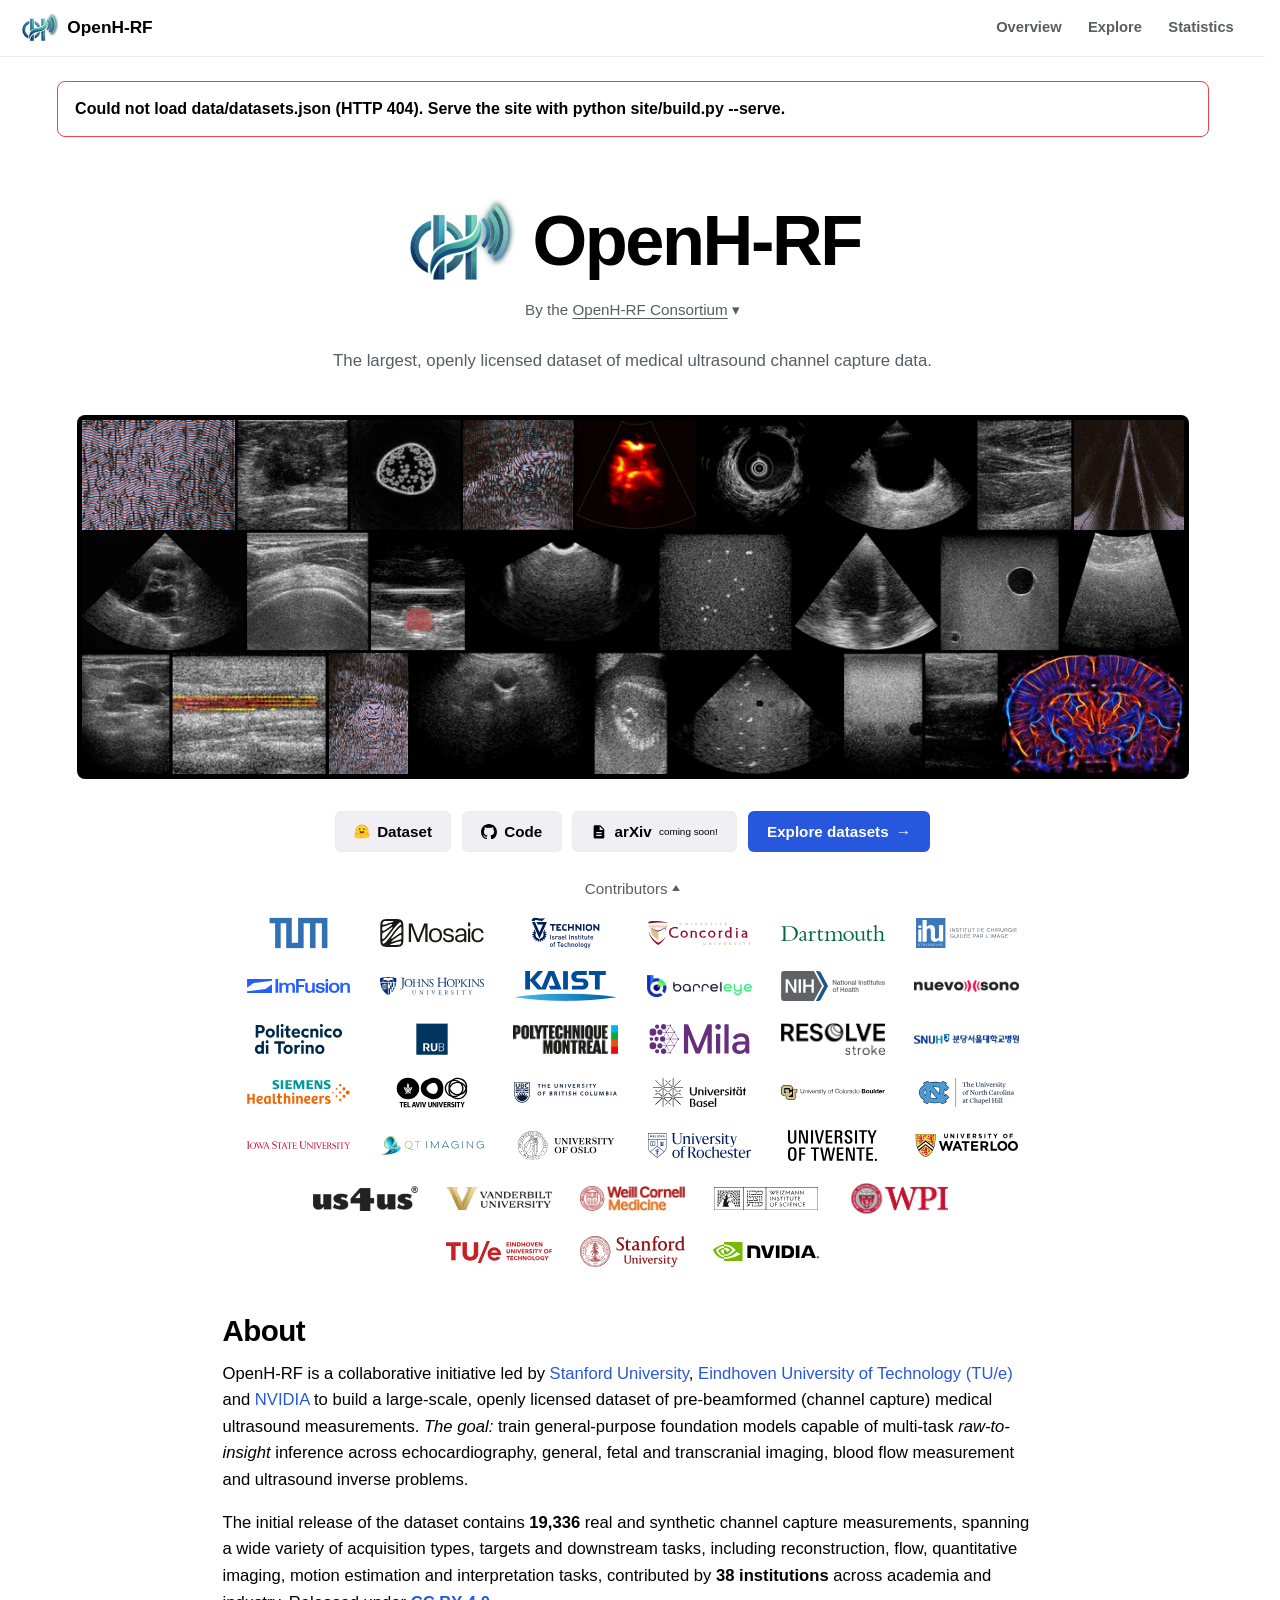
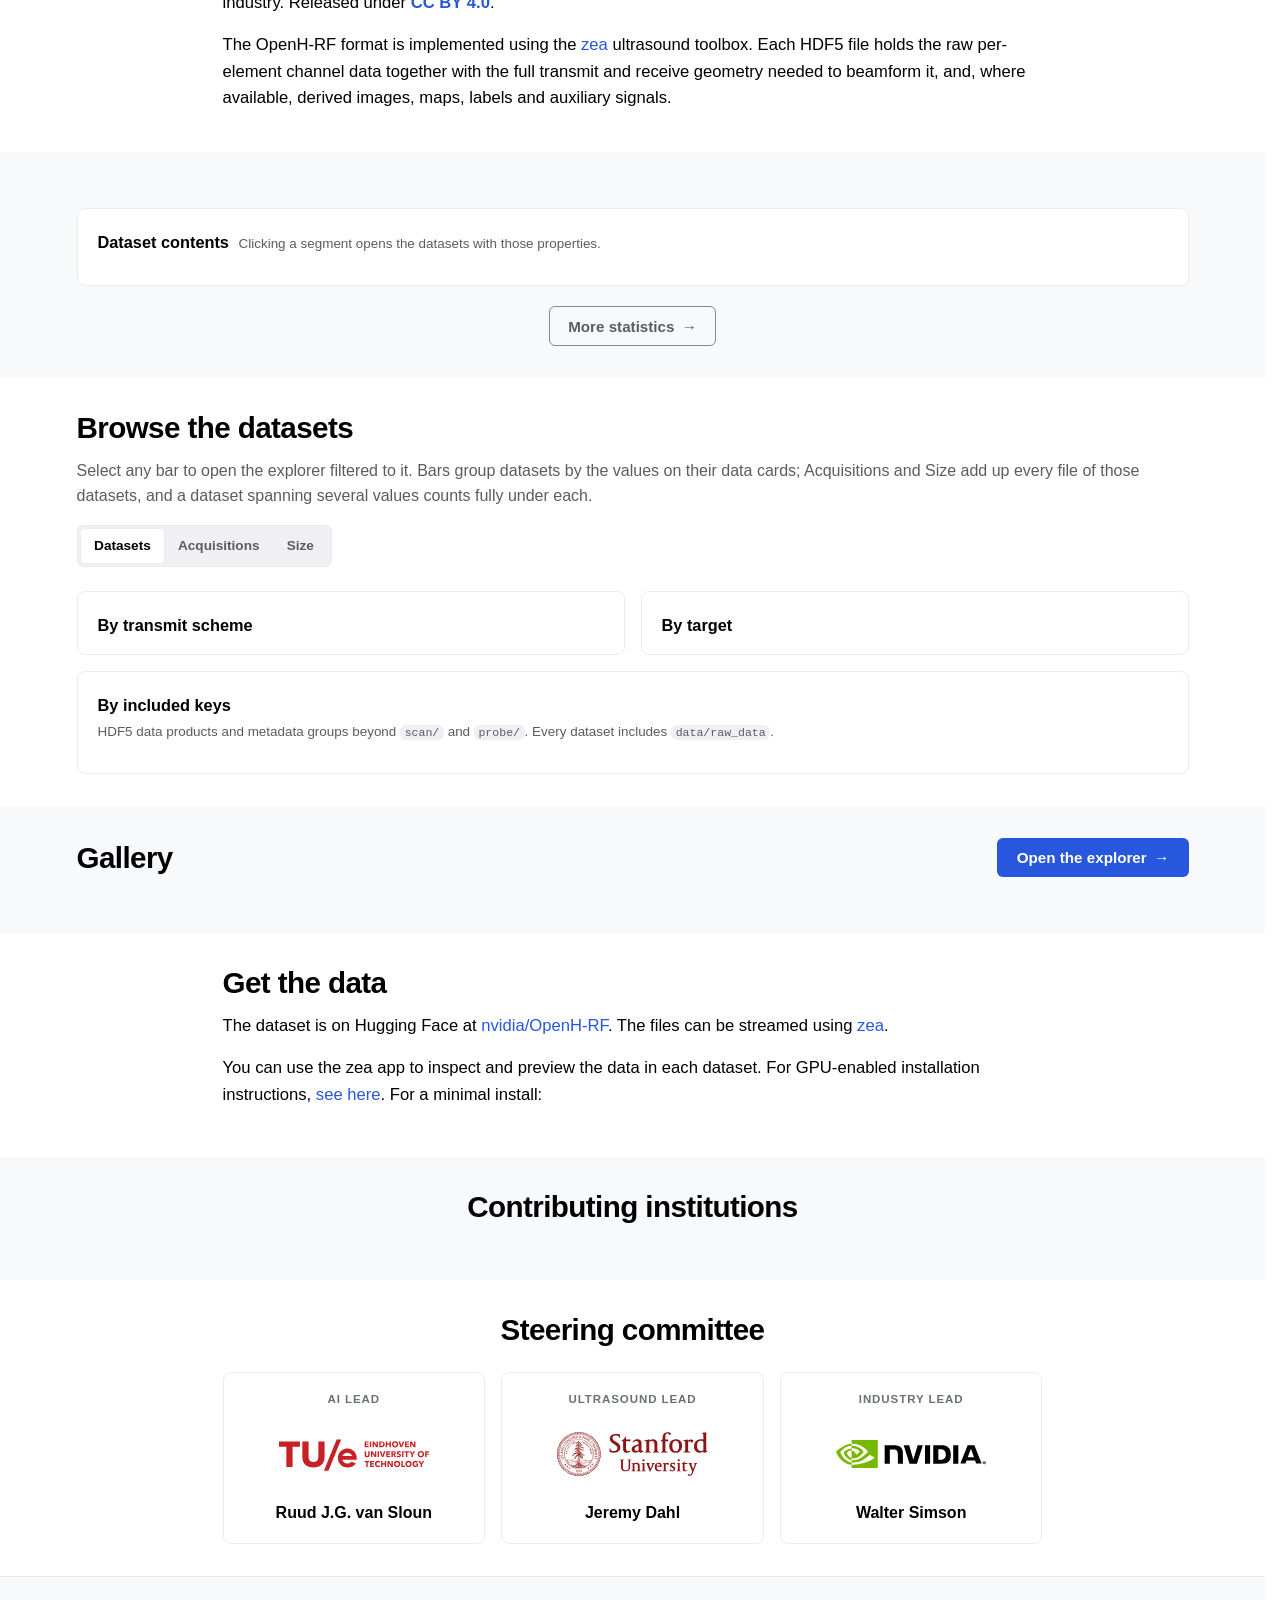
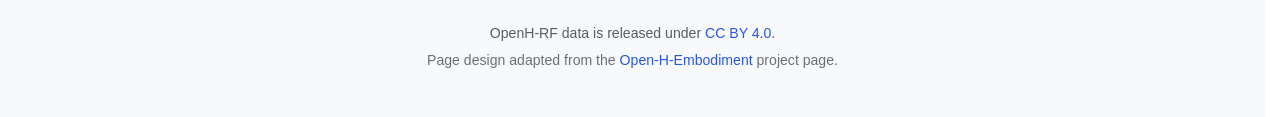
==== commit 1d564c41: "updated wpi logo" ====
--- a/site/index.html
+++ b/site/index.html
@@ -187,7 +187,7 @@
             <a class="org-logo" href="https://www.vanderbilt.edu/" target="_blank" rel="noopener" title="Vanderbilt University"><img src="assets/img/logos/vanderbilt.webp" alt="Vanderbilt University" loading="lazy"></a>
             <a class="org-logo" href="https://weill.cornell.edu/" target="_blank" rel="noopener" title="Weill Cornell Medicine"><img src="assets/img/logos/weill.webp" alt="Weill Cornell Medicine" loading="lazy"></a>
             <a class="org-logo" href="https://www.weizmann.ac.il/" target="_blank" rel="noopener" title="Weizmann Institute of Science"><img src="assets/img/logos/weizmann.svg" alt="Weizmann Institute of Science" loading="lazy"></a>
-            <a class="org-logo" href="https://www.wpi.edu/" target="_blank" rel="noopener" title="Worcester Polytechnic Institute"><img src="assets/img/logos/wpi.svg" alt="Worcester Polytechnic Institute" loading="lazy"></a>
+            <a class="org-logo" href="https://www.wpi.edu/" target="_blank" rel="noopener" title="Worcester Polytechnic Institute"><img src="assets/img/logos/wpi.webp" alt="Worcester Polytechnic Institute" loading="lazy"></a>
           </div>
           <!-- The steering committee's institutions. -->
           <div class="org-plates">
